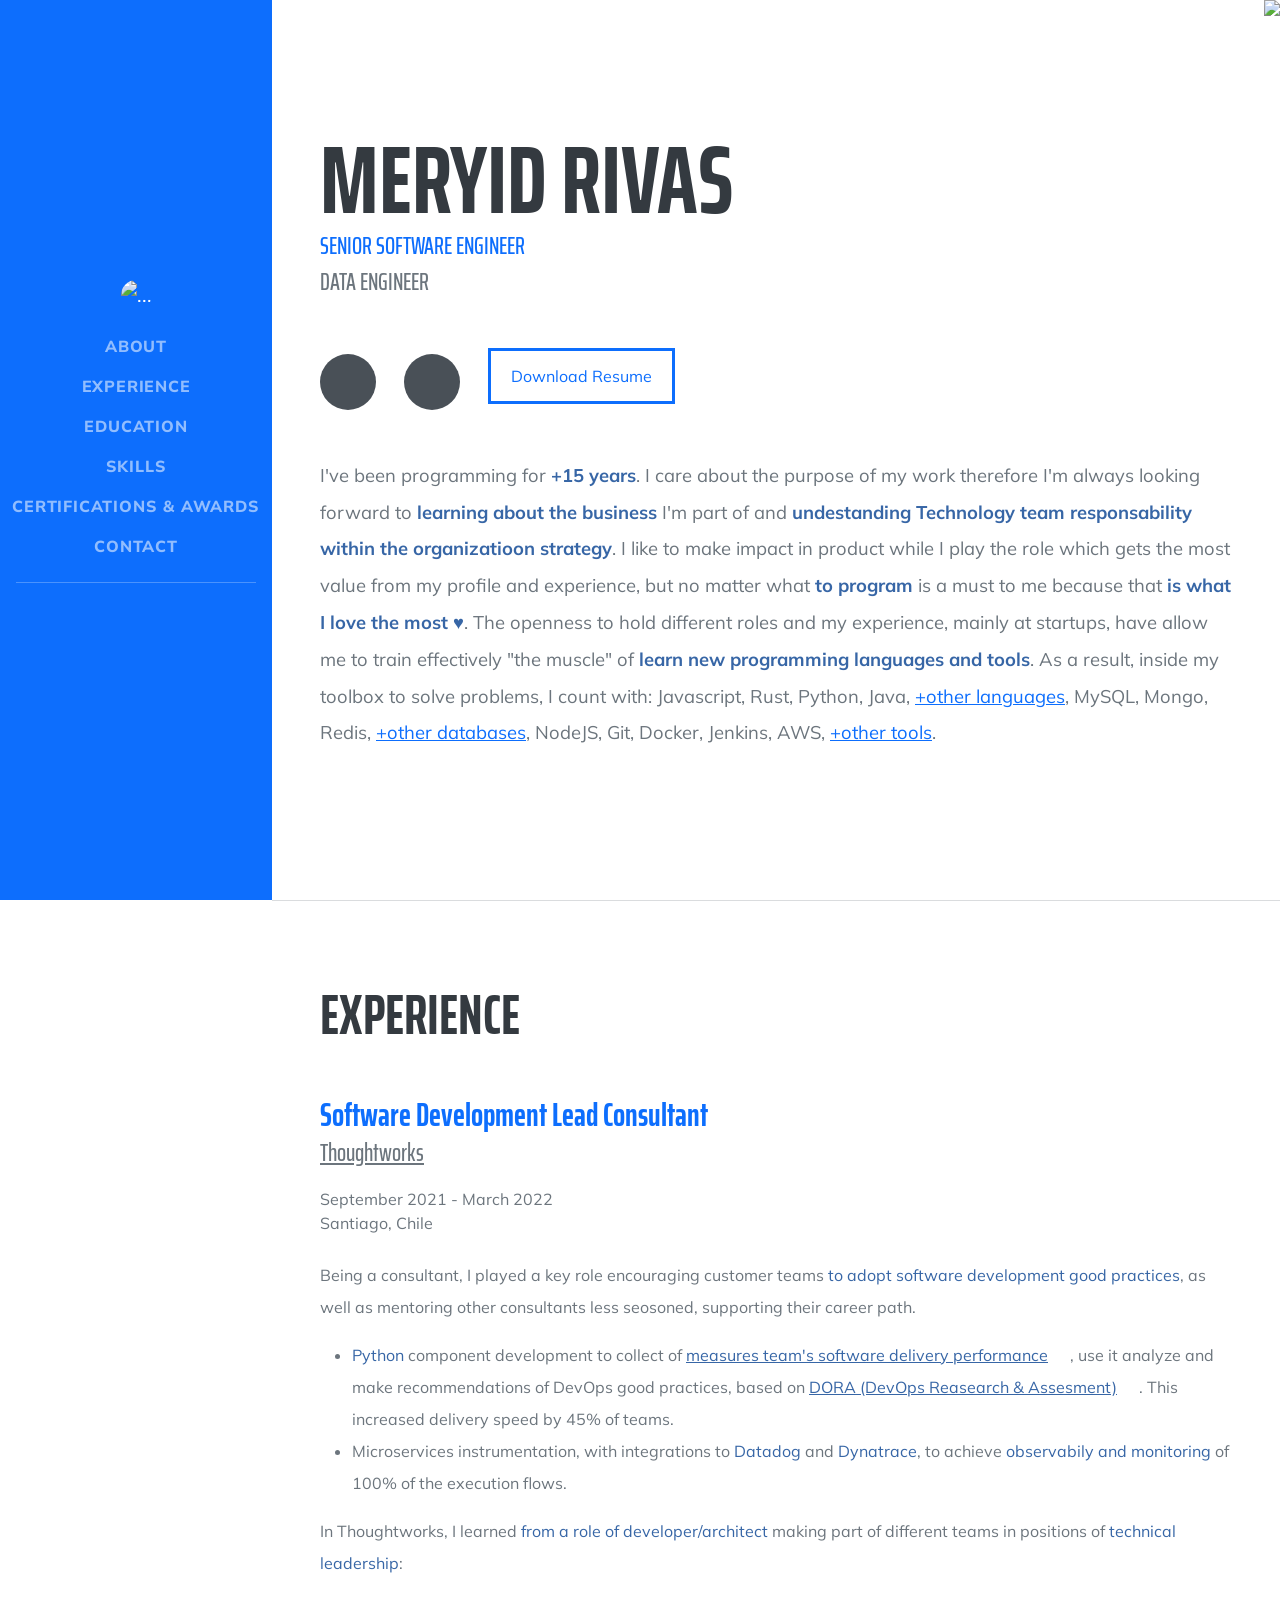
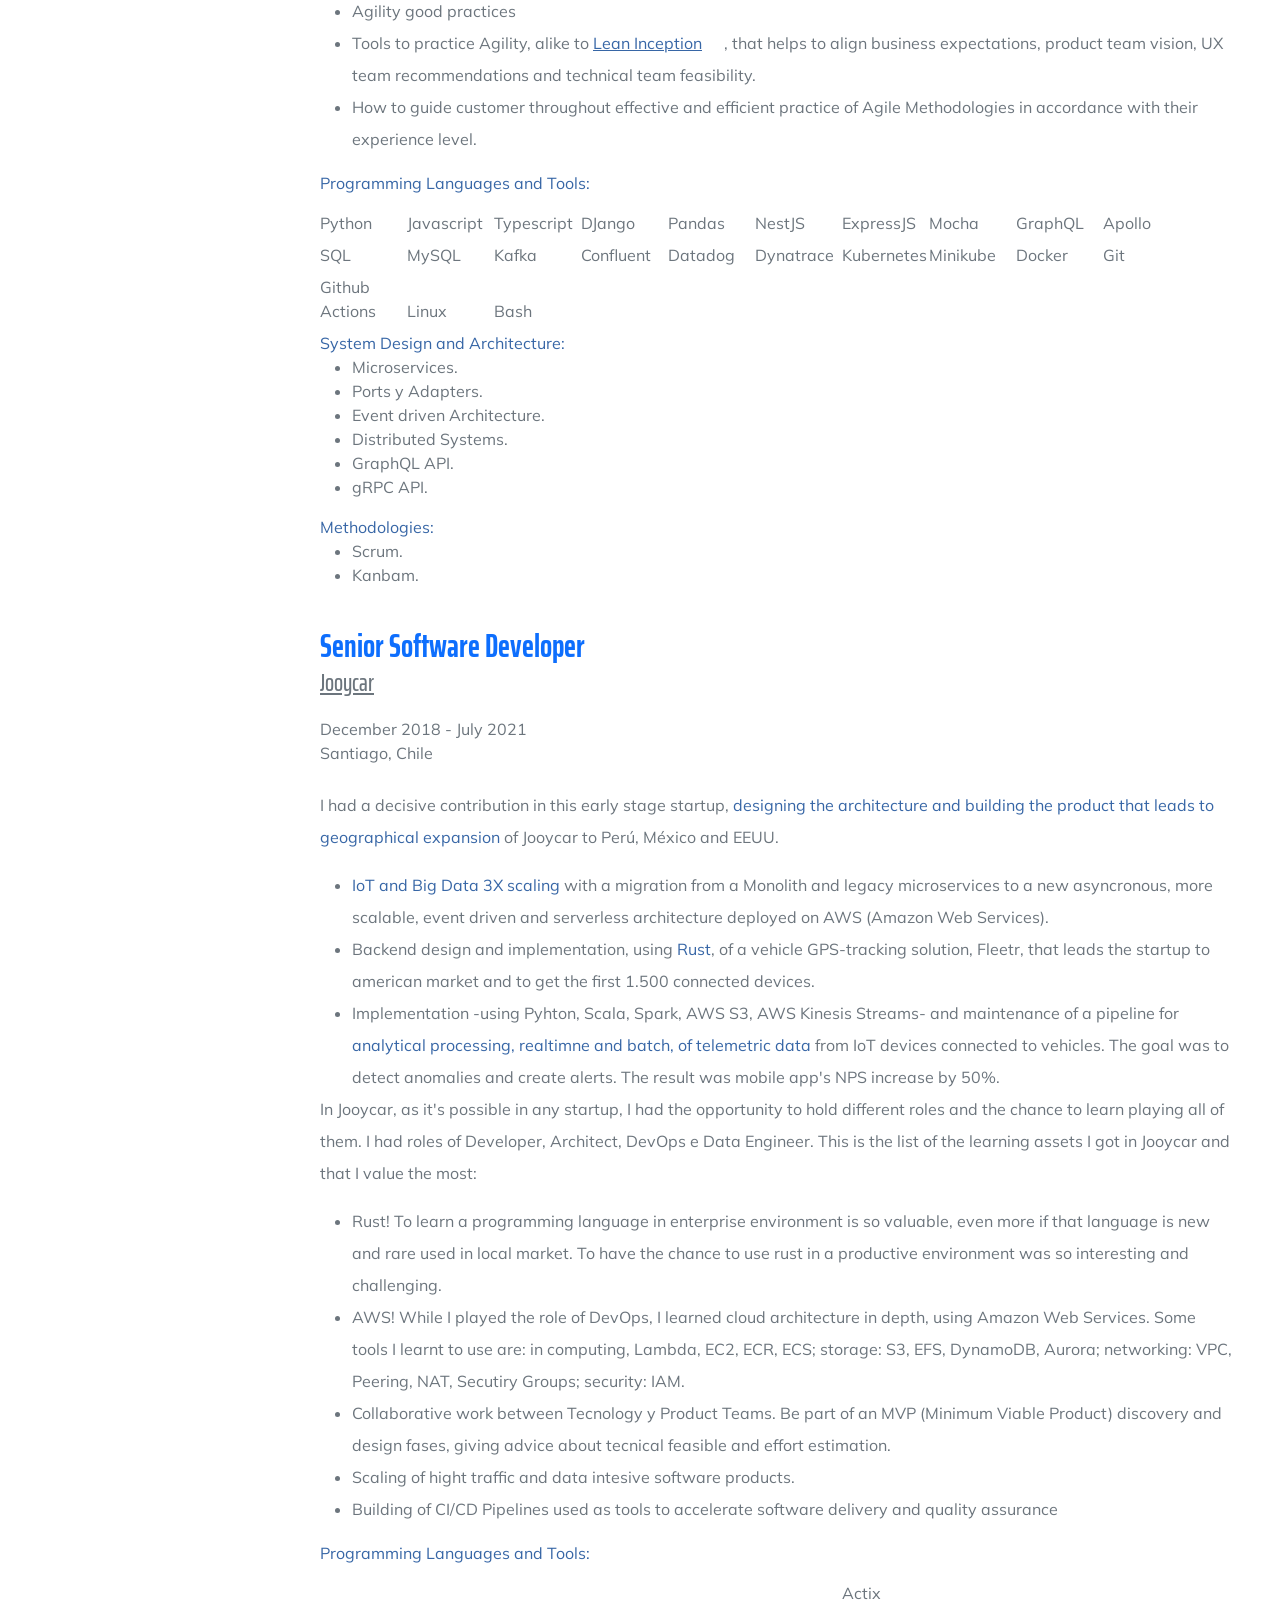
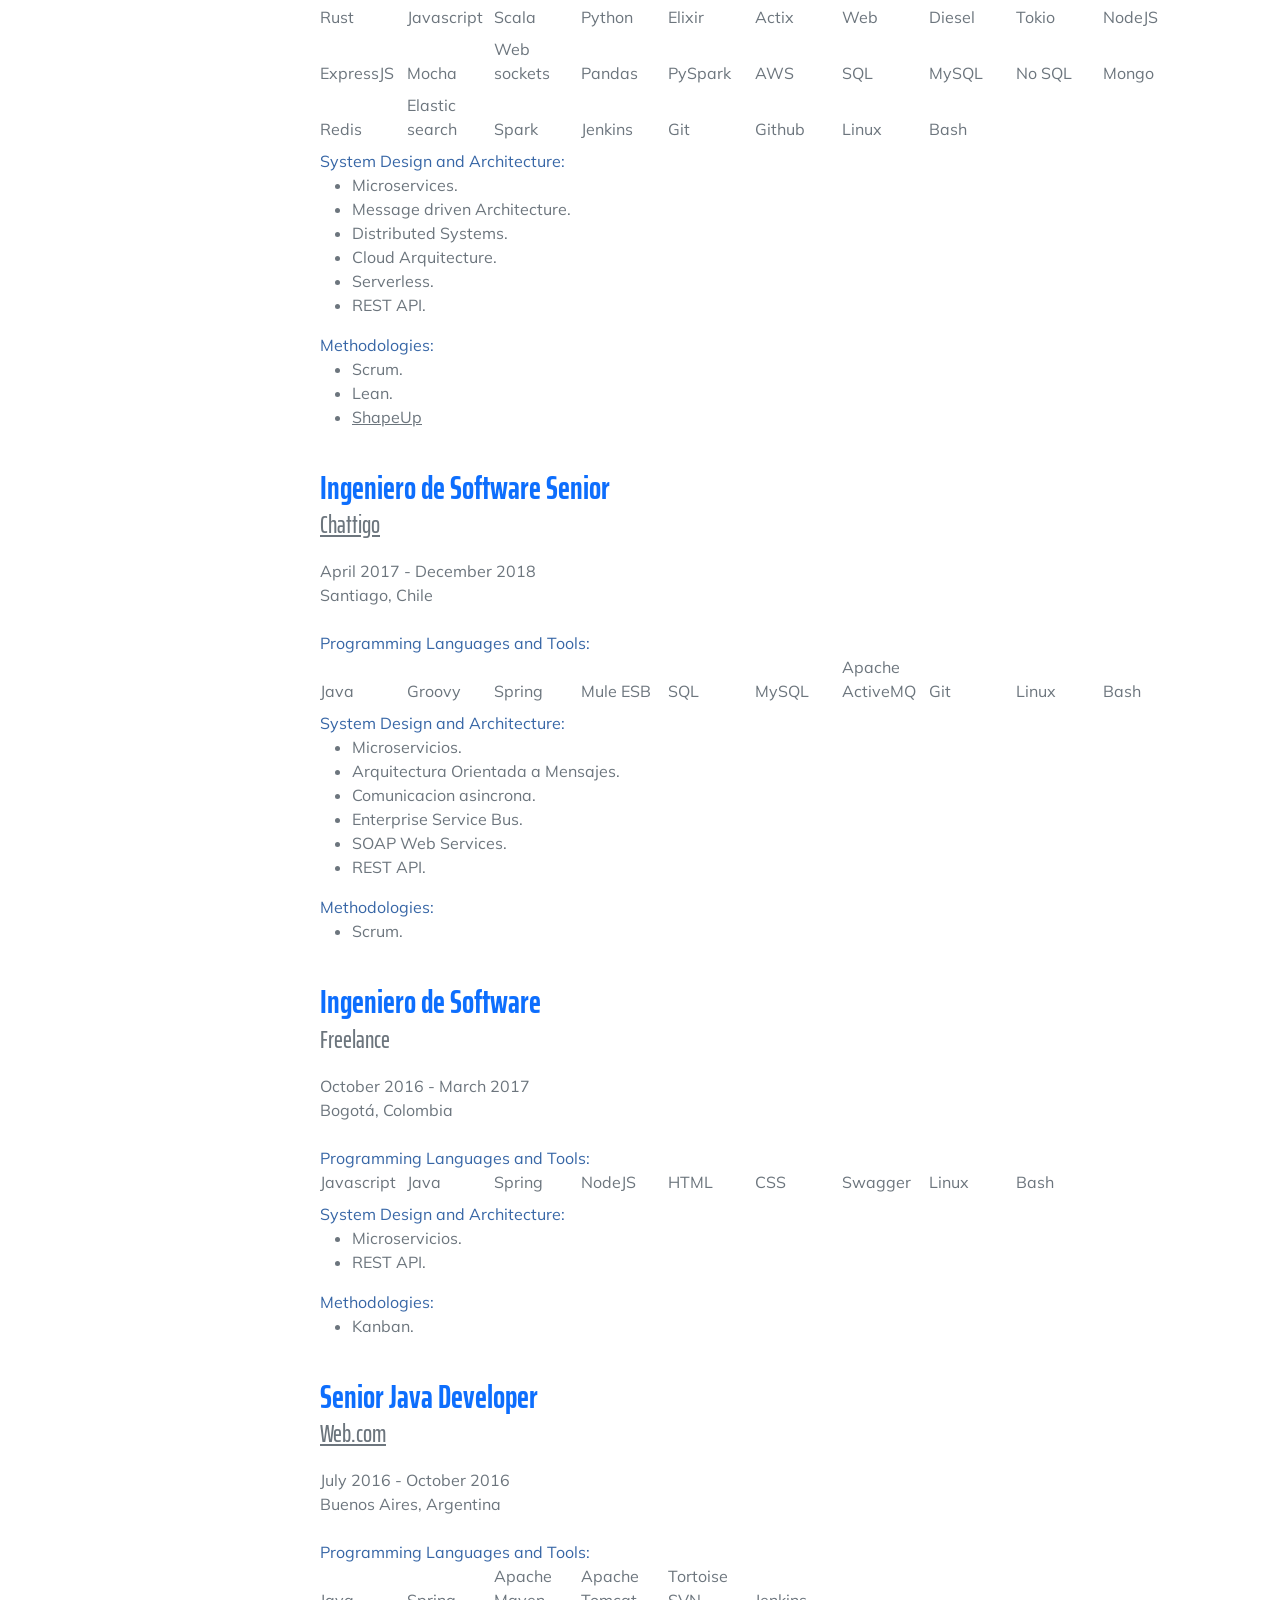
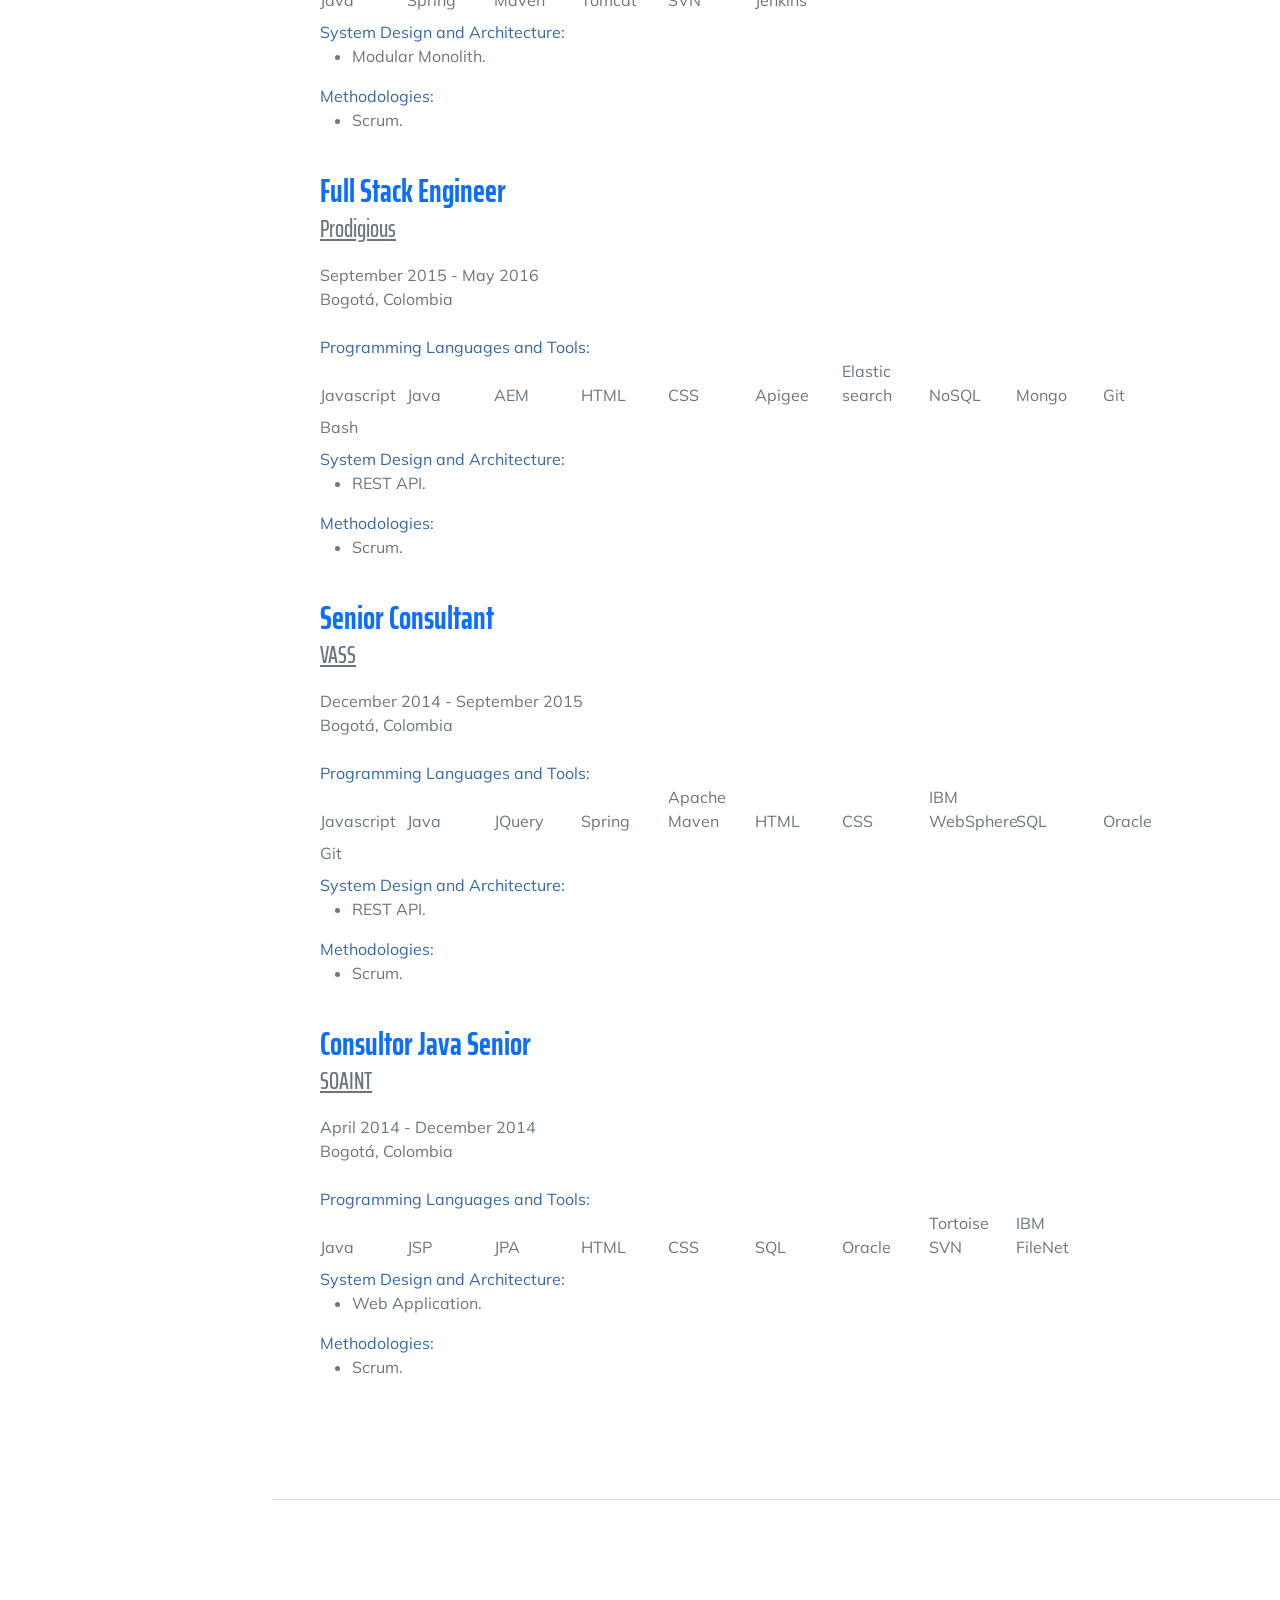
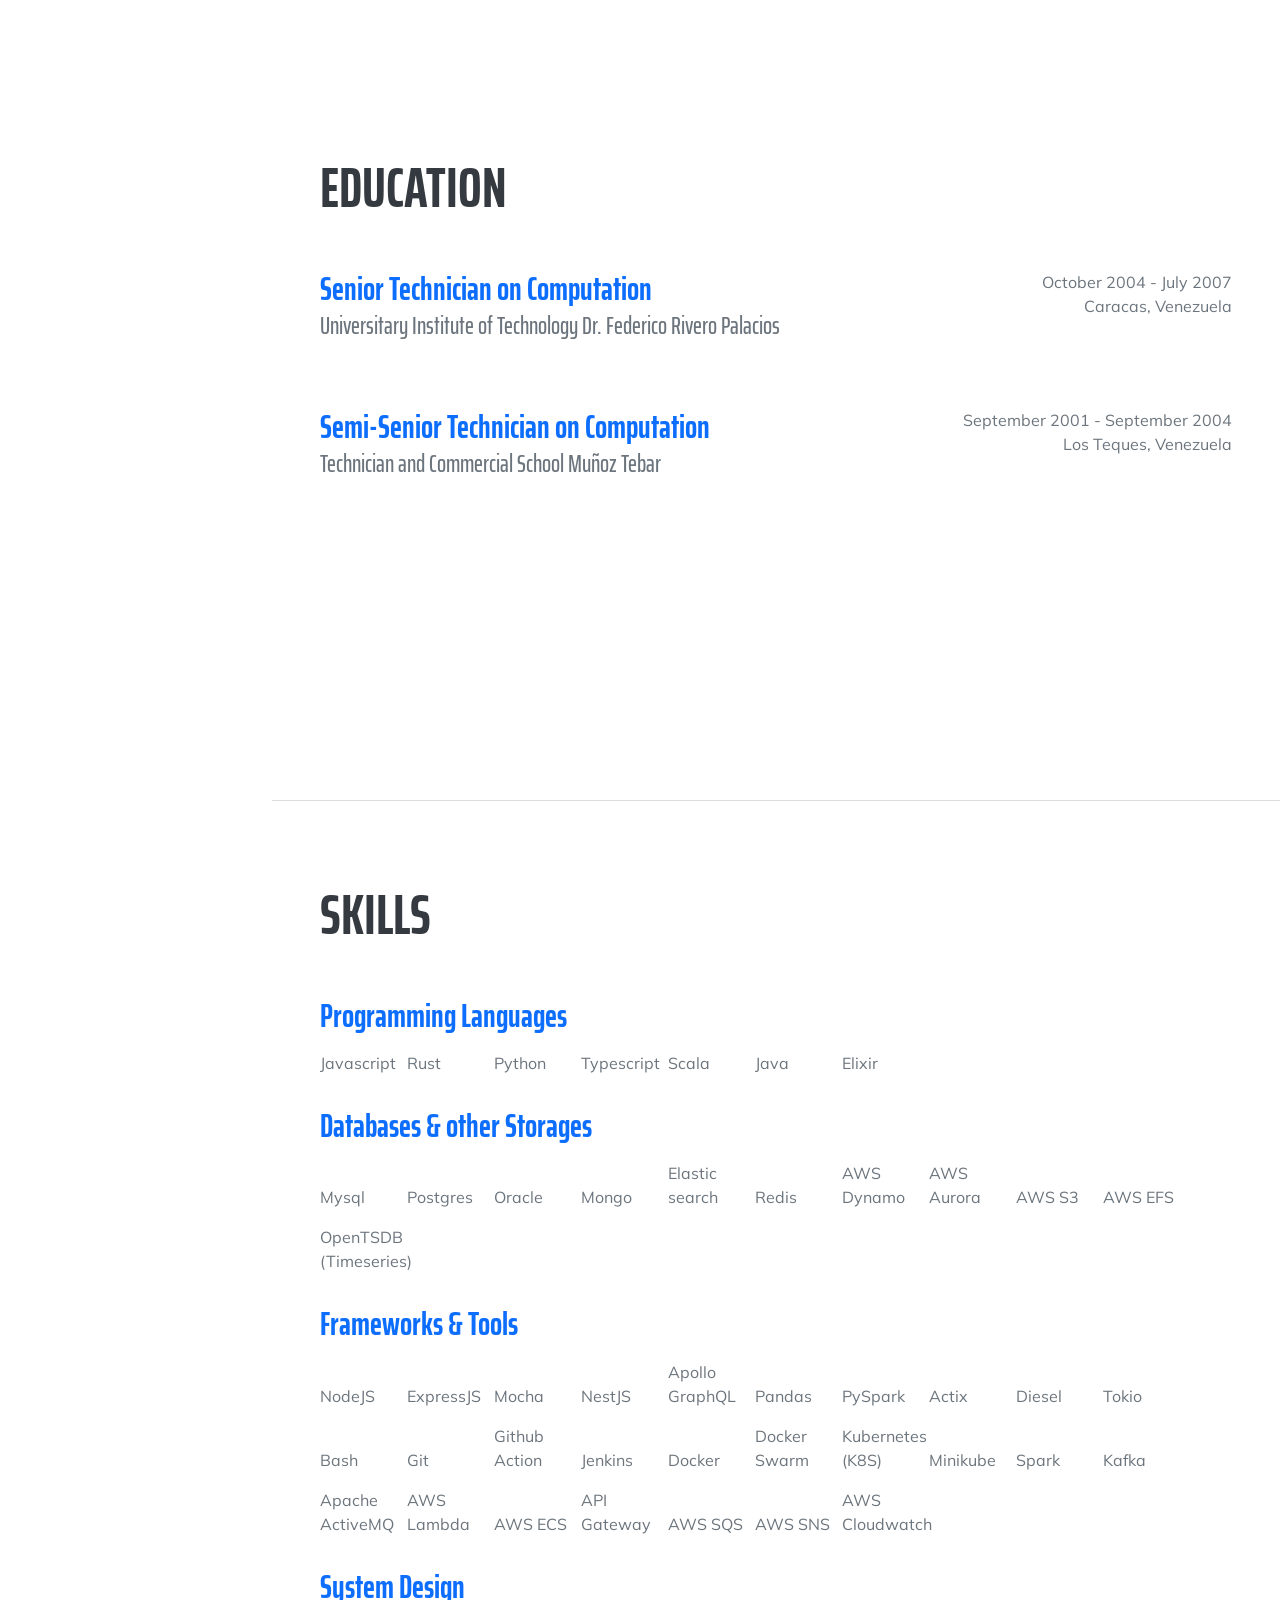
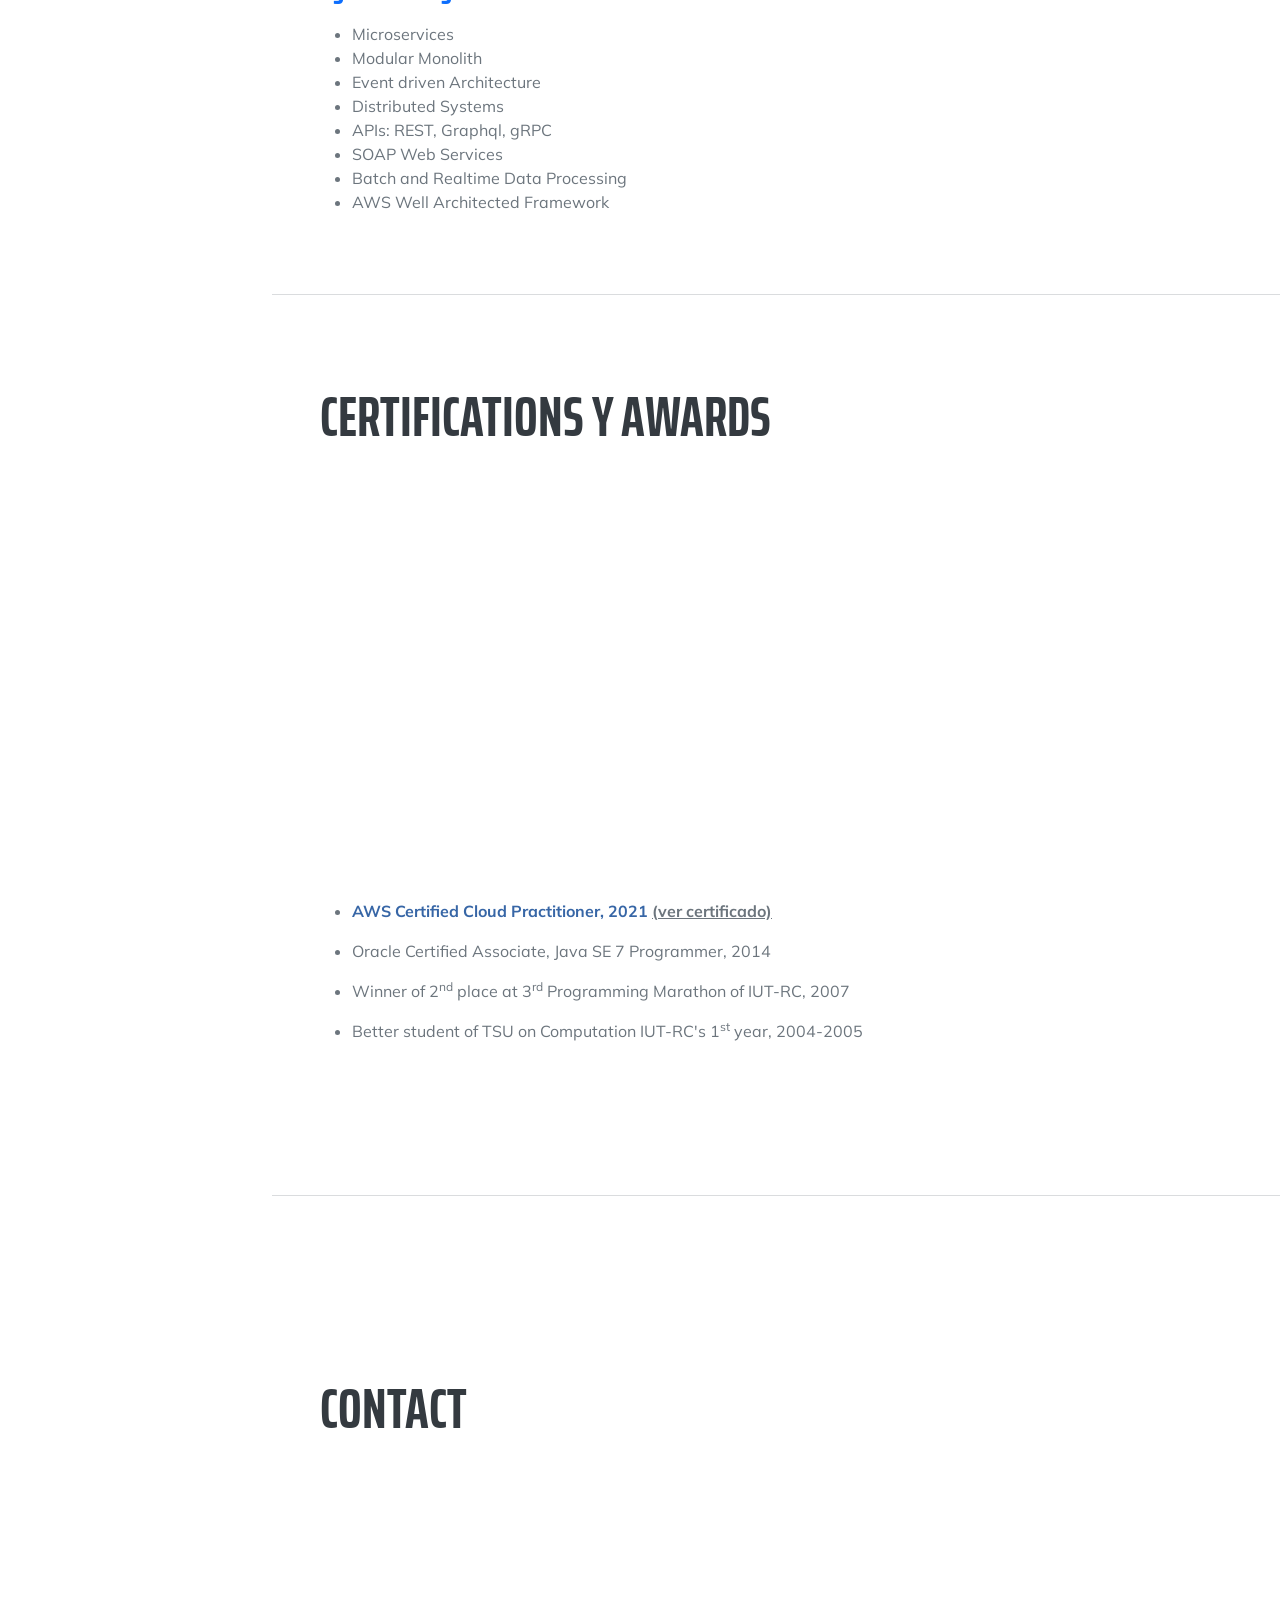
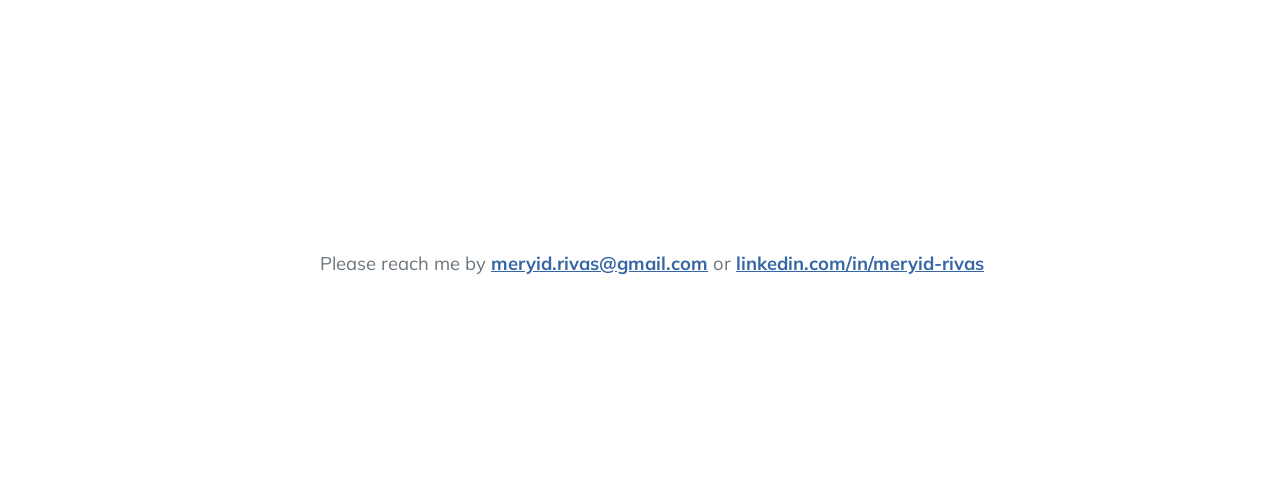
==== index-en.html @ 6063fef0 "About section improvement" ====
<!DOCTYPE html>
<html lang="en">
    <head>
        <meta charset="utf-8" />
        <meta name="viewport" content="width=device-width, initial-scale=1, shrink-to-fit=no" />
        <meta name="description" content="" />
        <meta name="author" content="" />
        <title>Meryid Rivas</title>
        <link rel="icon" type="image/x-icon" href="assets/img/favicon.ico" />
        <!-- Font Awesome icons (free version)-->
        <script src="https://kit.fontawesome.com/1b7f5326ca.js" crossorigin="anonymous"></script>
        <!-- Google fonts-->
        <link href="https://fonts.googleapis.com/css?family=Saira+Extra+Condensed:500,700" rel="stylesheet" type="text/css" />
        <link href="https://fonts.googleapis.com/css?family=Muli:400,400i,800,800i" rel="stylesheet" type="text/css" />
        <!-- Core theme CSS (includes Bootstrap)-->
        <link href="css/styles.css" rel="stylesheet" />
        <!-- Icons SVG-->
        <link href="icons/icons.css" rel="stylesheet" />
    </head>
    <body id="page-top">
        <span class="d-none d-lg-block">
            <a href="http://www.reactivemanifesto.org" target="_blank"> <img style="border: 0; position: fixed; right: 0; top:0; z-index: 9000" src="https://d379ifj7s9wntv.cloudfront.net/reactivemanifesto/images/ribbons/we-are-reactive-black-right.png"> </a>
        </span>       
        <!-- Navigation-->
        <nav class="navbar navbar-expand-lg navbar-dark bg-primary fixed-top" id="sideNav">
            <a class="navbar-brand js-scroll-trigger" href="#page-top">
                <span class="d-block d-lg-none">
                    <svg width="30px" height="26.667px" viewBox="0 0 30px 26.667px">
                        <path style="stroke:none;fill-rule:nonzero;fill:rgba(255,255,255,0.55);fill-opacity:1" d="M29.989 13.307C29.989 14.245 29.208 14.978 28.322 14.978L26.656 14.978L26.693 23.318C26.693 23.464 26.682 23.598 26.667 23.739L26.667 24.583C26.667 25.734 25.734 26.667 24.583 26.667L23.75 26.667C23.694 26.667 23.635 26.619 23.579 26.662C23.505 26.619 23.433 26.667 23.359 26.667L20.417 26.667C19.266 26.667 18.333 25.734 18.333 24.583L18.333 20C18.333 19.078 17.589 18.333 16.667 18.333L13.333 18.333C12.411 18.333 11.667 19.078 11.667 20L11.667 24.583C11.667 25.734 10.734 26.667 9.583 26.667L6.671 26.667C6.593 26.667 6.515 26.662 6.437 26.656C6.376 26.662 6.313 26.667 6.25 26.667L5.417 26.667C4.266 26.667 3.333 25.734 3.333 24.583L3.333 18.75C3.333 18.702 3.336 18.65 3.338 18.605L3.338 14.978L1.669 14.978C0.729 14.978 0 14.245 0 13.307C0 12.839 0.156 12.422 0.521 12.057L13.876 0.417C14.24 0.052 14.657 0 15.022 0C15.386 0 15.803 0.104 16.12 0.365L29.416 12.057C29.833 12.422 30.048 12.839 29.989 13.307ZM29.989 13.307"/>
                    </svg>
                </span>
                <span class="d-none d-lg-block"><img class="img-fluid img-profile rounded-circle mx-auto mb-2" src="assets/img/profile.png" alt="..." /></span>
            </a>
            <a href="index.html"><span class="d-block d-lg-none lang-icon lang-icon-es me-2"></span></a>
            <a href="index-en.html"><span class="d-block d-lg-none lang-icon lang-icon-en"></span></a>
            <button class="navbar-toggler" type="button" data-bs-toggle="collapse" data-bs-target="#navbarResponsive" aria-controls="navbarResponsive" aria-expanded="false" aria-label="Toggle navigation"><span class="navbar-toggler-icon"></span></button>
            <div class="collapse navbar-collapse" id="navbarResponsive">
                <ul class="navbar-nav">
                    <li class="nav-item"><a class="nav-link js-scroll-trigger" href="#about">About</a></li>
                    <li class="nav-item"><a class="nav-link js-scroll-trigger" href="#experience">Experience</a></li>
                    <li class="nav-item"><a class="nav-link js-scroll-trigger" href="#education">Education</a></li>
                    <li class="nav-item"><a class="nav-link js-scroll-trigger" href="#skills">Skills</a></li>
                    <li class="nav-item"><a class="nav-link js-scroll-trigger" href="#awards">Certifications & Awards</a></li>
                    <li class="nav-item"><a class="nav-link js-scroll-trigger" href="#contact">Contact</a></li>
                    <hr class="m-3 text-white" />
                    <li class="nav-item d-none d-lg-block">
                        <a href="index.html"><span class="lang-icon lang-icon-es me-2"></span></a>
                        <a href="index-en.html"><span class="lang-icon lang-icon-en"></span></a>
                    </li>
                </ul>
            </div>
        </nav>
        <!-- Page Content-->
        <div class="container-fluid p-0">
            <!-- About-->
            <section class="resume-section" id="about">
                <div class="resume-section-content">
                    <h1 class="mb-0">
                        Meryid Rivas
                    </h1>
                    <div class="subheading text-uppercase mb-5">
                        <span class="text-primary">Senior Software Engineer</span>
                        <br>Data Engineer
                    </div>
                    <div class="social-icons mb-5">
                        <a class="social-icon me-2 me-lg-4" href="mailto:meryid.rivas@gmail.com"><i class="icon-contact-envelope"></i></a>
                        <a class="social-icon me-2 me-lg-4" href="http://www.linkedin.com/in/meryid-rivas" target="_blank"><i class="icon-contact-linkedin"></i></a> 
                        <a class="text-primary" href="https://drive.google.com/file/d/1mPWLxpbS7vPL-jN-0Y6aQO7LcrLT9-1-/view?usp=sharing" target="blank">
                            <div class="profile__cta">Download Resume</div>
                        </a>   
                    </div>  
                    <p class="lead lh-lg">I've been programming for <span class="fw-bold text-info">+15 years</span>. I care about the purpose of my work therefore I'm always looking forward to <span class="fw-bold text-info">learning about the business</span> I'm part of and <span class="fw-bold text-info">undestanding Technology team responsability within the organizatioon strategy</span>. I like to make impact in product while I play the role which gets the most value from my profile and experience, but no matter what <span class="fw-bold text-info">to program</span> is a must to me because that <span class="fw-bold text-info">is what I love the most &hearts;</span>. The openness to hold different roles and my experience, mainly at startups, have allow me to train effectively "the muscle" of <span class="fw-bold text-info">learn new programming languages and tools</span>. As a result, inside my toolbox to solve problems, I count with: Javascript, Rust, Python, Java, <a class="text-primary" href="#skills-languages">+other languages</a>, MySQL, Mongo, Redis, <a class="text-primary" href="#skills-storage">+other databases</a>, NodeJS, Git, Docker, Jenkins, AWS, <a class="text-primary" href="#skills-tools">+other tools</a>.</p>
                </div>
            </section>
            <hr class="m-0" />
            <!-- Experience-->
            <section class="resume-section" id="experience">
                <div class="resume-section-content">
                    <h2 class="mb-5">Experience</h2>
                    <div class="d-flex flex-column flex-md-row justify-content-between mb-4">
                        <div class="flex-grow-1">
                            <h3 class="text-primary mb-0">Software Development Lead Consultant</h3>
                            <a href="https://www.thoughtworks.com/" target="_blank">
                                <div class="subheading mb-3">Thoughtworks<span class="external-link-icon ms-2"></span></div>
                            </a>
                            September 2021 - March 2022
                            <br>
                            Santiago, Chile
                        </div>
                    </div>
                    <div class="d-flex flex-column flex-md-row justify-content-between mb-4">
                        <div class="flex-grow-1">
                            <p class="lh-lg">Being a consultant, I played a key role encouraging customer teams <span class="text-info">to adopt software development good practices</span>, as well as mentoring other consultants less seosoned, supporting their career path.</p>
                            <ul class="lh-lg mb-3">
                                <li><span class="text-info">Python</span> component development to collect of <a class="text-info" href="https://www.devops-research.com/quickcheck.html" target="_blank">measures team's software delivery performance<span class="external-link-icon ms-2"></span></a>, use it analyze and make recommendations of DevOps good practices, based on <a class="text-info" href="https://cloud.google.com/devops" target="_blank">DORA (DevOps Reasearch & Assesment)<span class="external-link-icon ms-2"></span></a>. This increased delivery speed by 45% of teams.</li>
                                <li>Microservices instrumentation, with integrations to <span class="text-info">Datadog</span> and <span class="text-info">Dynatrace</span>, to achieve <span class="text-info">observabily and monitoring</span> of 100% of the execution flows.</li>
                            </ul>
                            <p class="lh-lg">In Thoughtworks, I learned <span class="text-info">from a role of developer/architect</span> making part of different teams in positions of <span class="text-info">technical leadership</span>:</p>
                            <ul class="lh-lg mb-3">
                                <li>Agility good practices</li>
                                <li>Tools to practice Agility, alike to <a class="text-info" href="http://www.caroli.org/lean-inception-book/" target="_blank">Lean Inception<span class="external-link-icon ms-2"></span></a>, that helps to align business expectations, product team vision, UX team recommendations and technical team feasibility.</li>
                                <li>How to guide customer throughout effective and efficient practice of Agile Methodologies in accordance with their experience level.</li>
                            </ul>
                            <span class="text-info">Programming Languages and Tools:</span>
                            <div class="list-inline mt-3">
                                <div class="icon-container list-inline-item">
                                    <div class='mb-2'>Python</div>
                                    <span class="inner dev-icons">
                                        <i class="icon-tech-python"></i>
                                    </span>
                                </div>
                                <div class="icon-container list-inline-item">
                                    <div class='mb-2'>Javascript</div>
                                    <span class="inner dev-icons">
                                        <i class="icon-tech-javascript"></i>
                                    </span>
                                </div>
                                <div class="icon-container list-inline-item">
                                    <div class='mb-2'>Typescript</div>
                                    <span class="inner dev-icons">
                                        <i class="icon-tech-typescript"></i>
                                    </span>
                                </div>
                                <div class="icon-container list-inline-item">
                                    <div class='mb-2'>DJango</div>
                                    <span class="inner dev-icons">
                                        <i class="icon-tech-django"></i>
                                    </span>
                                </div>
                                <div class="icon-container list-inline-item">
                                    <div class='mb-2'>Pandas</div>
                                    <span class="inner dev-icons">
                                        <i class="icon-tech-pandas"></i>
                                    </span>
                                </div>
                                <div class="icon-container list-inline-item">
                                    <div class='mb-2'>NestJS</div>
                                    <span class="inner dev-icons">
                                        <i class="icon-tech-nest"></i>
                                    </span>
                                </div>
                                <div class="icon-container list-inline-item">
                                    <div class='mb-2'>ExpressJS</div>
                                    <span class="inner dev-icons">
                                        <i class="icon-tech-expressjs"></i>
                                    </span>
                                </div>
                                <div class="icon-container list-inline-item">
                                    <div class='mb-2'>Mocha</div>
                                    <span class="inner dev-icons">
                                        <i class="icon-tech-mocha"></i>
                                    </span>
                                </div>
                                <div class="icon-container list-inline-item">
                                    <div class='mb-2'>GraphQL</div>
                                    <span class="inner dev-icons">
                                        <i class="icon-tech-graphql"></i>
                                    </span>
                                </div>
                                <div class="icon-container list-inline-item">
                                    <div class='mb-2'>Apollo</div>
                                    <span class="inner dev-icons">
                                        <i class="icon-tech-apollo"></i>
                                    </span>
                                </div>
                                <div class="icon-container list-inline-item">
                                    <div class='mb-2'>SQL</div>
                                    <span class="inner dev-icons">
                                        <i class="icon-tech-sql"></i>
                                    </span>
                                </div>
                                <div class="icon-container list-inline-item">
                                    <div class='mb-2'>MySQL</div>
                                    <span class="inner dev-icons">
                                        <i class="icon-tech-mysql"></i>
                                    </span>
                                </div>
                                <div class="icon-container list-inline-item">
                                    <div class='mb-2'>Kafka</div>
                                    <span class="inner dev-icons">
                                        <i class="icon-tech-kafka"></i>
                                    </span>
                                </div>
                                <div class="icon-container list-inline-item">
                                    <div class='mb-2'>Confluent</div>
                                    <span class="inner dev-icons">
                                        <i class="icon-tech-confluent"></i>
                                    </span>
                                </div>
                                <div class="icon-container list-inline-item">
                                    <div class='mb-2'>Datadog</div>
                                    <span class="inner dev-icons">
                                        <i class="icon-tech-datadog"></i>
                                    </span>
                                </div>
                                <div class="icon-container list-inline-item">
                                    <div class='mb-2'>Dynatrace</div>
                                    <span class="inner dev-icons">
                                        <i class="icon-tech-dynatrace"></i>
                                    </span>
                                </div>
                                <div class="icon-container list-inline-item">
                                    <div class='mb-2'>Kubernetes</div>
                                    <span class="inner dev-icons">
                                        <i class="icon-tech-kubernetes"></i>
                                    </span>
                                </div>
                                <div class="icon-container list-inline-item">
                                    <div class='mb-2'>Minikube</div>
                                    <span class="inner dev-icons">
                                        <i class="icon-tech-minikube"></i>
                                    </span>
                                </div>
                                <div class="icon-container list-inline-item">
                                    <div class='mb-2'>Docker</div>
                                    <span class="inner dev-icons">
                                        <i class="icon-tech-docker"></i>
                                    </span>
                                </div>
                                <div class="icon-container list-inline-item">
                                    <div class='mb-2'>Git</div>
                                    <span class="inner dev-icons">
                                        <i class="icon-tech-git"></i>
                                    </span>
                                </div>
                                <div class="icon-container list-inline-item">
                                    <div class='mb-2'>Github Actions</div>
                                    <span class="inner dev-icons">
                                        <i class="icon-tech-github"></i>
                                    </span>
                                </div>
                                <div class="icon-container list-inline-item">
                                    <div class='mb-2'>Linux</div>
                                    <span class="inner dev-icons">
                                        <i class="icon-tech-unix"></i>
                                    </span>
                                </div>
                                <div class="icon-container list-inline-item">
                                    <div class='mb-2'>Bash</div>
                                    <span class="inner dev-icons">
                                        <i class="icon-tech-bash"></i>
                                    </span>
                                </div>
                            </div>
                            <span class="text-info">System Design and Architecture:</span>
                            <ul>
                                <li>Microservices.</li>
                                <li>Ports y Adapters.</li>
                                <li>Event driven Architecture.</li>
                                <li>Distributed Systems.</li>
                                <li>GraphQL API.</li>
                                <li>gRPC API.</li>
                            </ul>
                            <span class="text-info">Methodologies:</span>
                            <ul>
                                <li>Scrum.</li>
                                <li>Kanbam.</li>
                            </ul>
                        </div>
                    </div>
                    <div class="d-flex flex-column flex-md-row justify-content-between mb-4">
                        <div class="flex-grow-1">
                            <h3 class="text-primary mb-0">Senior Software Developer</h3>
                            <a href="https://www.jooycar.com/conocenos/" target="_blank">
                                <div class="subheading mb-3">Jooycar<span class="external-link-icon ms-2"></span></div>
                            </a>
                            December 2018 - July 2021
                            <br>
                            Santiago, Chile
                        </div>
                    </div>  
                    <div class="d-flex flex-column flex-md-row justify-content-between mb-4">
                        <div class="flex-grow-1">
                            <p class="lh-lg">I had a decisive contribution in this early stage startup, <span class="text-info">designing the architecture and building the product that leads to geographical expansion </span>of Jooycar to Perú, México and EEUU.</p>
                            <ul class="lh-lg mb-0">
                                <li><span class="text-info">IoT and Big Data 3X scaling</span> with a migration from a Monolith and legacy microservices to a new asyncronous, more scalable, event driven and serverless architecture deployed on AWS (Amazon Web Services).</li>
                                <li>Backend design and implementation, using <span class="text-info">Rust</span>, of a vehicle GPS-tracking solution, Fleetr, that leads the startup to american market and to get the first 1.500 connected devices.</li>
                                <li>Implementation -using Pyhton, Scala, Spark, AWS S3, AWS Kinesis Streams- and maintenance of a pipeline for <span class="text-info">analytical processing, realtimne and batch, of telemetric data</span> from IoT devices connected to vehicles. The goal was to detect anomalies and create alerts. The result was mobile app's NPS increase by 50%.</li>
                            </ul>
                            <p class="lh-lg">In Jooycar, as it's possible in any startup, I had the opportunity to hold different roles and the chance to learn playing all of them. I had roles of Developer, Architect, DevOps e Data Engineer. This is the list of the learning assets I got in Jooycar and that I value the most:</p>
                            <ul class="lh-lg mb-3">
                                <li>Rust! To learn a programming language in enterprise environment is so valuable, even more if that language is new and rare used in local market. To have the chance to use rust in a productive environment was so interesting and challenging.</li>
                                <li>AWS! While I played the role of DevOps, I learned cloud architecture in depth, using Amazon Web Services. Some tools I learnt to use are: in computing, Lambda, EC2, ECR, ECS; storage: S3, EFS, DynamoDB, Aurora; networking: VPC, Peering, NAT, Secutiry Groups; security: IAM.</li>
                                <li>Collaborative work between Tecnology y Product Teams. Be part of an MVP (Minimum Viable Product) discovery and design fases, giving advice about tecnical feasible and effort estimation.</li>
                                <li>Scaling of hight traffic and data intesive software products.</li>
                                <li>Building of CI/CD Pipelines used as tools to accelerate software delivery and quality assurance</li>
                            </ul>
                            <span class="text-info">Programming Languages and Tools:</span>
                            <div class="list-inline mt-3">
                                <div class="icon-container list-inline-item">
                                    <div class='mb-2'>Rust</div>
                                    <span class="inner dev-icons">
                                        <i class="icon-tech-rust"></i>
                                    </span>
                                </div>
                                <div class="icon-container list-inline-item">
                                    <div class='mb-2'>Javascript</div>
                                    <span class="inner dev-icons">
                                        <i class="icon-tech-javascript"></i>
                                    </span>
                                </div>
                                <div class="icon-container list-inline-item">
                                    <div class='mb-2'>Scala</div>
                                    <span class="inner dev-icons">
                                        <i class="icon-tech-scala"></i>
                                    </span>
                                </div>
                                <div class="icon-container list-inline-item">
                                    <div class='mb-2'>Python</div>
                                    <span class="inner dev-icons">
                                        <i class="icon-tech-python"></i>
                                    </span>
                                </div>
                                <div class="icon-container list-inline-item">
                                    <div class='mb-2'>Elixir</div>
                                    <span class="inner dev-icons">
                                        <i class="icon-tech-elixir"></i>
                                    </span>
                                </div>
                                <div class="icon-container list-inline-item">
                                    <div class='mb-2'>Actix</div>
                                    <span class="inner dev-icons">
                                        <i class="icon-tech-actix"></i>
                                    </span>
                                </div>
                                <div class="icon-container list-inline-item">
                                    <div class='mb-2'>Actix Web</div>
                                    <span class="inner dev-icons">
                                        <i class="icon-tech-actix"></i>
                                    </span>
                                </div>
                                <div class="icon-container list-inline-item">
                                    <div class='mb-2'>Diesel</div>
                                    <span class="inner dev-icons">
                                        <i class="icon-tech-diesel"></i>
                                    </span>
                                </div>
                                <div class="icon-container list-inline-item">
                                    <div class='mb-2'>Tokio</div>
                                    <span class="inner dev-icons">
                                        <i class="icon-tech-tokio"></i>
                                    </span>
                                </div>
                                <div class="icon-container list-inline-item">
                                    <div class='mb-2'>NodeJS</div>
                                    <span class="inner dev-icons">
                                        <i class="icon-tech-nodejs"></i>
                                    </span>
                                </div>
                                <div class="icon-container list-inline-item">
                                    <div class='mb-2'>ExpressJS</div>
                                    <span class="inner dev-icons">
                                        <i class="icon-tech-expressjs"></i>
                                    </span>
                                </div>
                                <div class="icon-container list-inline-item">
                                    <div class='mb-2'>Mocha</div>
                                    <span class="inner dev-icons">
                                        <i class="icon-tech-mocha"></i>
                                    </span>
                                </div>
                                <div class="icon-container list-inline-item">
                                    <div class='mb-2'>Web   sockets</div>
                                    <span class="inner dev-icons">
                                        <i class="icon-tech-websockets"></i>
                                    </span>
                                </div>
                                <div class="icon-container list-inline-item">
                                    <div class='mb-2'>Pandas</div>
                                    <span class="inner dev-icons">
                                        <i class="icon-tech-pandas"></i>
                                    </span>
                                </div>
                                <div class="icon-container list-inline-item">
                                    <div class='mb-2'>PySpark</div>
                                    <span class="inner dev-icons">
                                        <i class="icon-tech-spark"></i>
                                    </span>
                                </div>
                                <div class="icon-container list-inline-item">
                                    <div class='mb-2'>AWS</div>
                                    <span class="inner dev-icons">
                                        <i class="icon-tech-aws"></i>
                                    </span>
                                </div>
                                <div class="icon-container list-inline-item">
                                    <div class='mb-2'>SQL</div>
                                    <span class="inner dev-icons">
                                        <i class="icon-tech-sql"></i>
                                    </span>
                                </div>
                                <div class="icon-container list-inline-item">
                                    <div class='mb-2'>MySQL</div>
                                    <span class="inner dev-icons">
                                        <i class="icon-tech-mysql"></i>
                                    </span>
                                </div>
                                <div class="icon-container list-inline-item">
                                    <div class='mb-2'>No SQL</div>
                                    <span class="inner dev-icons">
                                        <i class="icon-tech-nosql"></i>
                                    </span>
                                </div>
                                <div class="icon-container list-inline-item">
                                    <div class='mb-2'>Mongo</div>
                                    <span class="inner dev-icons">
                                        <i class="icon-tech-mongo"></i>
                                    </span>
                                </div>
                                <div class="icon-container list-inline-item">
                                    <div class='mb-2'>Redis</div>
                                    <span class="inner dev-icons">
                                        <i class="icon-tech-redis"></i>
                                    </span>
                                </div>
                                <div class="icon-container list-inline-item">
                                    <div class='mb-2'>Elastic search</div>
                                    <span class="inner dev-icons">
                                        <i class="icon-tech-elasticsearch"></i>
                                    </span>
                                </div>
                                <div class="icon-container list-inline-item">
                                    <div class='mb-2'>Spark</div>
                                    <span class="inner dev-icons">
                                        <i class="icon-tech-spark"></i>
                                    </span>
                                </div>
                                <div class="icon-container list-inline-item">
                                    <div class='mb-2'>Jenkins</div>
                                    <span class="inner dev-icons">
                                        <i class="icon-tech-jenkins"></i>
                                    </span>
                                </div>
                                <div class="icon-container list-inline-item">
                                    <div class='mb-2'>Git</div>
                                    <span class="inner dev-icons">
                                        <i class="icon-tech-git"></i>
                                    </span>
                                </div>
                                <div class="icon-container list-inline-item">
                                    <div class='mb-2'>Github</div>
                                    <span class="inner dev-icons">
                                        <i class="icon-tech-github"></i>
                                    </span>
                                </div>
                                <div class="icon-container list-inline-item">
                                    <div class='mb-2'>Linux</div>
                                    <span class="inner dev-icons">
                                        <i class="icon-tech-unix"></i>
                                    </span>
                                </div>
                                <div class="icon-container list-inline-item">
                                    <div class='mb-2'>Bash</div>
                                    <span class="inner dev-icons">
                                        <i class="icon-tech-bash"></i>
                                    </span>
                                </div>
                            </div>
                            <span class="text-info">System Design and Architecture:</span>
                            <ul>
                                <li>Microservices.</li>
                                <li>Message driven Architecture.</li>
                                <li>Distributed Systems.</li>
                                <li>Cloud Arquitecture.</li>
                                <li>Serverless.</li>
                                <li>REST API.</li>
                            </ul>
                            <span class="text-info">Methodologies:</span>
                            <ul>
                                <li>Scrum.</li>
                                <li>Lean.</li>
                                <li><a href="https://basecamp.com/shapeup" target="_blank">
                                    ShapeUp<span class="external-link-icon ms-2"></span>
                                </a></li>
                            </ul>
                        </div>
                    </div>
                    <div class="d-flex flex-column flex-md-row justify-content-between mb-4">
                        <div class="flex-grow-1">
                            <h3 class="text-primary mb-0">Ingeniero de Software Senior</h3>
                            <a href="https://www.chattigo.com/" target="_blank">
                                <div class="subheading mb-3">Chattigo<span class="external-link-icon ms-2"></span></div>
                            </a>
                            April 2017 - December 2018
                            <br>
                            Santiago, Chile
                        </div>
                    </div>
                    <div class="d-flex flex-column flex-md-row justify-content-between mb-4">
                        <div class="flex-grow-1">
                            <span class="text-info">Programming Languages and Tools:</span>
                            <div class="list-inline">
                                <div class="icon-container list-inline-item">
                                    <div class='mb-2'>Java</div>
                                    <span class="inner dev-icons">
                                        <i class="icon-tech-java"></i>
                                    </span>
                                </div>
                                <div class="icon-container list-inline-item">
                                    <div class='mb-2'>Groovy</div>
                                    <span class="inner dev-icons">
                                        <i class="icon-tech-groovy"></i>
                                    </span>
                                </div>
                                <div class="icon-container list-inline-item">
                                    <div class='mb-2'>Spring</div>
                                    <span class="inner dev-icons">
                                        <i class="icon-tech-spring"></i>
                                    </span>
                                </div>
                                <div class="icon-container list-inline-item">
                                    <div class='mb-2'>Mule ESB</div>
                                    <span class="inner dev-icons">
                                        <i class="icon-tech-mulesoft"></i>
                                    </span>
                                </div>
                                <div class="icon-container list-inline-item">
                                    <div class='mb-2'>SQL</div>
                                    <span class="inner dev-icons">
                                        <i class="icon-tech-sql"></i>
                                    </span>
                                </div>
                                <div class="icon-container list-inline-item">
                                    <div class='mb-2'>MySQL</div>
                                    <span class="inner dev-icons">
                                        <i class="icon-tech-mysql"></i>
                                    </span>
                                </div>
                                <div class="icon-container list-inline-item">
                                    <div class='mb-2'>Apache ActiveMQ</div>
                                    <span class="inner dev-icons">
                                        <i class="icon-tech-activemq"></i>
                                    </span>
                                </div>
                                <div class="icon-container list-inline-item">
                                    <div class='mb-2'>Git</div>
                                    <span class="inner dev-icons">
                                        <i class="icon-tech-git"></i>
                                    </span>
                                </div>
                                <div class="icon-container list-inline-item">
                                    <div class='mb-2'>Linux</div>
                                    <span class="inner dev-icons">
                                        <i class="icon-tech-unix"></i>
                                    </span>
                                </div>
                                <div class="icon-container list-inline-item">
                                    <div class='mb-2'>Bash</div>
                                    <span class="inner dev-icons">
                                        <i class="icon-tech-bash"></i>
                                    </span>
                                </div>
                            </div>
                            <span class="text-info">System Design and Architecture:</span>
                            <ul>
                                <li>Microservicios.</li>
                                <li>Arquitectura Orientada a Mensajes.</li>
                                <li>Comunicacion asincrona.</li>
                                <li>Enterprise Service Bus.</li>
                                <li>SOAP Web Services.</li>
                                <li>REST API.</li>
                            </ul>
                            <span class="text-info">Methodologies:</span>
                            <ul>
                                <li>Scrum.</li>
                            </ul>
                        </div>
                    </div>
                    <div class="d-flex flex-column flex-md-row justify-content-between mb-4">
                        <div class="flex-grow-1">
                            <h3 class="text-primary mb-0">Ingeniero de Software</h3>
                            <div class="subheading mb-3">Freelance</div>
                            October 2016 - March 2017
                            <br>
                            Bogotá, Colombia
                        </div>
                    </div>
                    <div class="d-flex flex-column flex-md-row justify-content-between mb-4">
                        <div class="flex-grow-1">
                            <span class="text-info">Programming Languages and Tools:</span>
                            <div class="list-inline">
                                <div class="icon-container list-inline-item">
                                    <div class='mb-2'>Javascript</div>
                                    <span class="inner dev-icons">
                                        <i class="icon-tech-javascript"></i>
                                    </span>
                                </div>
                                <div class="icon-container list-inline-item">
                                    <div class='mb-2'>Java</div>
                                    <span class="inner dev-icons">
                                        <i class="icon-tech-java"></i>
                                    </span>
                                </div>
                                <div class="icon-container list-inline-item">
                                    <div class='mb-2'>Spring</div>
                                    <span class="inner dev-icons">
                                        <i class="icon-tech-spring"></i>
                                    </span>
                                </div>
                                <div class="icon-container list-inline-item">
                                    <div class='mb-2'>NodeJS</div>
                                    <span class="inner dev-icons">
                                        <i class="icon-tech-nodejs"></i>
                                    </span>
                                </div>
                                <div class="icon-container list-inline-item">
                                    <div class='mb-2'>HTML</div>
                                    <span class="inner dev-icons">
                                        <i class="icon-tech-html5"></i>
                                    </span>
                                </div>
                                <div class="icon-container list-inline-item">
                                    <div class='mb-2'>CSS</div>
                                    <span class="inner dev-icons">
                                        <i class="icon-tech-css3"></i>
                                    </span>
                                </div>
                                <div class="icon-container list-inline-item">
                                    <div class='mb-2'>Swagger</div>
                                    <span class="inner dev-icons">
                                        <i class="icon-tech-swagger"></i>
                                    </span>
                                </div>
                                <div class="icon-container list-inline-item">
                                    <div class='mb-2'>Linux</div>
                                    <span class="inner dev-icons">
                                        <i class="icon-tech-unix"></i>
                                    </span>
                                </div>
                                <div class="icon-container list-inline-item">
                                    <div class='mb-2'>Bash</div>
                                    <span class="inner dev-icons">
                                        <i class="icon-tech-bash"></i>
                                    </span>
                                </div>
                            </div>
                            <span class="text-info">System Design and Architecture:</span>
                            <ul>
                                <li>Microservicios.</li>
                                <li>REST API.</li>
                            </ul>
                            <span class="text-info">Methodologies:</span>
                            <ul>
                                <li>Kanban.</li>
                            </ul>
                        </div>
                    </div>
                    <div class="d-flex flex-column flex-md-row justify-content-between mb-4">
                        <div class="flex-grow-1">
                            <h3 class="text-primary mb-0">Senior Java Developer</h3>
                            <a href="https://www.web.com/about-us" target="_blank">
                                <div class="subheading mb-3">Web.com<span class="external-link-icon ms-2"></span></div>
                            </a>
                            July 2016 - October 2016
                            <br>
                            Buenos Aires, Argentina
                        </div>
                    </div>
                    <div class="d-flex flex-column flex-md-row justify-content-between mb-4">
                        <div class="flex-grow-1">
                            <span class="text-info">Programming Languages and Tools:</span>
                            <div class="list-inline">
                                <div class="icon-container list-inline-item">
                                    <div class='mb-2'>Java</div>
                                    <span class="inner dev-icons">
                                        <i class="icon-tech-java"></i>
                                    </span>
                                </div>
                                <div class="icon-container list-inline-item">
                                    <div class='mb-2'>Spring</div>
                                    <span class="inner dev-icons">
                                        <i class="icon-tech-spring"></i>
                                    </span>
                                </div>
                                <div class="icon-container list-inline-item">
                                    <div class='mb-2'>Apache Maven</div>
                                    <span class="inner dev-icons">
                                        <i class="icon-tech-apache"></i>
                                    </span>
                                </div>
                                <div class="icon-container list-inline-item">
                                    <div class='mb-2'>Apache Tomcat</div>
                                    <span class="inner dev-icons">
                                        <i class="icon-tech-tomcat"></i>
                                    </span>
                                </div>
                                <div class="icon-container list-inline-item">
                                    <div class='mb-2'>Tortoise SVN</div>
                                    <span class="inner dev-icons">
                                        <i class="icon-tech-tortoisesvn"></i>
                                    </span>
                                </div>
                                <div class="icon-container list-inline-item">
                                    <div class='mb-2'>Jenkins</div>
                                    <span class="inner dev-icons">
                                        <i class="icon-tech-jenkins"></i>
                                    </span>
                                </div>
                            </div>
                            <span class="text-info">System Design and Architecture:</span>
                            <ul>
                                <li>Modular Monolith.</li>
                            </ul>
                            <span class="text-info">Methodologies:</span>
                            <ul>
                                <li>Scrum.</li>
                            </ul>
                        </div>
                    </div>
                    <div class="d-flex flex-column flex-md-row justify-content-between mb-4">
                        <div class="flex-grow-1">
                            <h3 class="text-primary mb-0">Full Stack Engineer</h3>
                            <a href="https://www.prodigious.com/" target="_blank">
                                <div class="subheading mb-3">Prodigious<span class="external-link-icon ms-2"></span></div>
                            </a>
                            September 2015 - May 2016
                            <br>
                            Bogotá, Colombia
                        </div>
                    </div>
                    <div class="d-flex flex-column flex-md-row justify-content-between mb-4">
                        <div class="flex-grow-1">
                            <span class="text-info">Programming Languages and Tools:</span>
                            <div class="list-inline">
                                <div class="icon-container list-inline-item">
                                    <div class='mb-2'>Javascript</div>
                                    <span class="inner dev-icons">
                                        <i class="icon-tech-javascript"></i>
                                    </span>
                                </div>
                                <div class="icon-container list-inline-item">
                                    <div class='mb-2'>Java</div>
                                    <span class="inner dev-icons">
                                        <i class="icon-tech-java"></i>
                                    </span>
                                </div>
                                <div class="icon-container list-inline-item">
                                    <div class='mb-2'>AEM</div>
                                    <span class="inner dev-icons">
                                        <i class="icon-tech-adobe"></i>
                                    </span>
                                </div>
                                <div class="icon-container list-inline-item">
                                    <div class='mb-2'>HTML</div>
                                    <span class="inner dev-icons">
                                        <i class="icon-tech-html5"></i>
                                    </span>
                                </div>
                                <div class="icon-container list-inline-item">
                                    <div class='mb-2'>CSS</div>
                                    <span class="inner dev-icons">
                                        <i class="icon-tech-css3"></i>
                                    </span>
                                </div>
                                <div class="icon-container list-inline-item">
                                    <div class='mb-2'>Apigee</div>
                                    <span class="inner dev-icons">
                                        <i class="icon-tech-apigee1"></i>
                                    </span>
                                </div>
                                <div class="icon-container list-inline-item">
                                    <div class='mb-2'>Elastic search</div>
                                    <span class="inner dev-icons">
                                        <i class="icon-tech-elasticsearch"></i>
                                    </span>
                                </div>
                                <div class="icon-container list-inline-item">
                                    <div class='mb-2'>NoSQL</div>
                                    <span class="inner dev-icons">
                                        <i class="icon-tech-nosql"></i>
                                    </span>
                                </div>
                                <div class="icon-container list-inline-item">
                                    <div class='mb-2'>Mongo</div>
                                    <span class="inner dev-icons">
                                        <i class="icon-tech-mongo"></i>
                                    </span>
                                </div>
                                <div class="icon-container list-inline-item">
                                    <div class='mb-2'>Git</div>
                                    <span class="inner dev-icons">
                                        <i class="icon-tech-git"></i>
                                    </span>
                                </div>
                                <div class="icon-container list-inline-item">
                                    <div class='mb-2'>Bash</div>
                                    <span class="inner dev-icons">
                                        <i class="icon-tech-bash"></i>
                                    </span>
                                </div>
                            </div>
                            <span class="text-info">System Design and Architecture:</span>
                            <ul>
                                <li>REST API.</li>
                            </ul>
                            <span class="text-info">Methodologies:</span>
                            <ul>
                                <li>Scrum.</li>
                            </ul>
                        </div>
                    </div>
                    <div class="d-flex flex-column flex-md-row justify-content-between mb-4">
                        <div class="flex-grow-1">
                            <h3 class="text-primary mb-0">Senior Consultant</h3>
                            <a href="https://vasscompany.com/south-latam/" target="_blank">
                                <div class="subheading mb-3">VASS<span class="external-link-icon ms-2"></span></div>
                            </a>
                            December 2014 - September 2015
                            <br>
                            Bogotá, Colombia
                        </div>
                    </div>
                    <div class="d-flex flex-column flex-md-row justify-content-between mb-4">
                        <div class="flex-grow-1">
                            <span class="text-info">Programming Languages and Tools:</span>
                            <div class="list-inline">
                                <div class="icon-container list-inline-item">
                                    <div class='mb-2'>Javascript</div>
                                    <span class="inner dev-icons">
                                        <i class="icon-tech-javascript"></i>
                                    </span>
                                </div>
                                <div class="icon-container list-inline-item">
                                    <div class='mb-2'>Java</div>
                                    <span class="inner dev-icons">
                                        <i class="icon-tech-java"></i>
                                    </span>
                                </div>
                                <div class="icon-container list-inline-item">
                                    <div class='mb-2'>JQuery</div>
                                    <span class="inner dev-icons">
                                        <i class="icon-tech-jquery"></i>
                                    </span>
                                </div>
                                <div class="icon-container list-inline-item">
                                    <div class='mb-2'>Spring</div>
                                    <span class="inner dev-icons">
                                        <i class="icon-tech-spring"></i>
                                    </span>
                                </div>
                                <div class="icon-container list-inline-item">
                                    <div class='mb-2'>Apache Maven</div>
                                    <span class="inner dev-icons">
                                        <i class="icon-tech-apache"></i>
                                    </span>
                                </div>
                                <div class="icon-container list-inline-item">
                                    <div class='mb-2'>HTML</div>
                                    <span class="inner dev-icons">
                                        <i class="icon-tech-html5"></i>
                                    </span>
                                </div>
                                <div class="icon-container list-inline-item">
                                    <div class='mb-2'>CSS</div>
                                    <span class="inner dev-icons">
                                        <i class="icon-tech-css3"></i>
                                    </span>
                                </div>
                                <div class="icon-container list-inline-item">
                                    <div class='mb-2'>IBM WebSphere</div>
                                    <span class="inner dev-icons">
                                        <i class="icon-tech-ibm"></i>
                                    </span>
                                </div>
                                <div class="icon-container list-inline-item">
                                    <div class='mb-2'>SQL</div>
                                    <span class="inner dev-icons">
                                        <i class="icon-tech-nosql"></i>
                                    </span>
                                </div>
                                <div class="icon-container list-inline-item">
                                    <div class='mb-2'>Oracle</div>
                                    <span class="inner dev-icons">
                                        <i class="icon-tech-oracle"></i>
                                    </span>
                                </div>
                                <div class="icon-container list-inline-item">
                                    <div class='mb-2'>Git</div>
                                    <span class="inner dev-icons">
                                        <i class="icon-tech-git"></i>
                                    </span>
                                </div>
                            </div>
                            <span class="text-info">System Design and Architecture:</span>
                            <ul>
                                <li>REST API.</li>
                            </ul>
                            <span class="text-info">Methodologies:</span>
                            <ul>
                                <li>Scrum.</li>
                            </ul>
                        </div>
                    </div>
                    <div class="d-flex flex-column flex-md-row justify-content-between mb-4">
                        <div class="flex-grow-1">
                            <h3 class="text-primary mb-0">Consultor Java Senior</h3>
                            <a href="https://soaint.com/" target="_blank">
                                <div class="subheading mb-3">SOAINT<span class="external-link-icon ms-2"></span></div>
                            </a>
                            April 2014 - December 2014
                            <br>
                            Bogotá, Colombia
                        </div>
                    </div>
                    <div class="d-flex flex-column flex-md-row justify-content-between mb-4">
                        <div class="flex-grow-1">
                            <span class="text-info">Programming Languages and Tools:</span>
                            <div class="list-inline">
                                <div class="icon-container list-inline-item">
                                    <div class='mb-2'>Java</div>
                                    <span class="inner dev-icons">
                                        <i class="icon-tech-java"></i>
                                    </span>
                                </div>
                                <div class="icon-container list-inline-item">
                                    <div class='mb-2'>JSP</div>
                                    <span class="inner dev-icons">
                                        <i class="icon-tech-java"></i>
                                    </span>
                                </div>
                                <div class="icon-container list-inline-item">
                                    <div class='mb-2'>JPA</div>
                                    <span class="inner dev-icons">
                                        <i class="icon-tech-java"></i>
                                    </span>
                                </div>
                                <div class="icon-container list-inline-item">
                                    <div class='mb-2'>HTML</div>
                                    <span class="inner dev-icons">
                                        <i class="icon-tech-html5"></i>
                                    </span>
                                </div>
                                <div class="icon-container list-inline-item">
                                    <div class='mb-2'>CSS</div>
                                    <span class="inner dev-icons">
                                        <i class="icon-tech-css3"></i>
                                    </span>
                                </div>
                                <div class="icon-container list-inline-item">
                                    <div class='mb-2'>SQL</div>
                                    <span class="inner dev-icons">
                                        <i class="icon-tech-nosql"></i>
                                    </span>
                                </div>
                                <div class="icon-container list-inline-item">
                                    <div class='mb-2'>Oracle</div>
                                    <span class="inner dev-icons">
                                        <i class="icon-tech-oracle"></i>
                                    </span>
                                </div>
                                <div class="icon-container list-inline-item">
                                    <div class='mb-2'>Tortoise SVN</div>
                                    <span class="inner dev-icons">
                                        <i class="icon-tech-tortoisesvn"></i>
                                    </span>
                                </div>
                                <div class="icon-container list-inline-item">
                                    <div class='mb-2'>IBM FileNet</div>
                                    <span class="inner dev-icons">
                                        <i class="icon-tech-ibm"></i>
                                    </span>
                                </div>
                            </div>
                            <span class="text-info">System Design and Architecture:</span>
                            <ul>
                                <li>Web Application.</li>
                            </ul>
                            <span class="text-info">Methodologies:</span>
                            <ul>
                                <li>Scrum.</li>
                            </ul>
                        </div>
                    </div>
                </div>
            </section>
            <hr class="m-0" />
            <!-- Education-->
            <section class="resume-section" id="education">
                <div class="resume-section-content">
                    <h2 class="mb-5">Education</h2>
                    <div class="d-flex flex-column flex-md-row justify-content-between mb-5">
                        <div class="flex-grow-1">
                            <h3 class="text-primary mb-0">Senior Technician on Computation</h3>
                            <div class="subheading mb-3">Universitary Institute of Technology Dr. Federico Rivero Palacios</div>
                        </div>
                        <div class="flex-shrink-0">
                            October 2004 - July 2007
                            <br>
                            <span class="float-start float-lg-end">Caracas, Venezuela</span>
                    </div>
                    </div>
                    <div class="d-flex flex-column flex-md-row justify-content-between mb-5">
                        <div class="flex-grow-1">
                            <h3 class="text-primary mb-0">Semi-Senior Technician on Computation</h3>
                            <div class="subheading mb-3">Technician and Commercial School Muñoz Tebar</div>
                        </div>
                        <div class="flex-shrink-0">
                            September 2001 - September 2004
                            <br>
                            <span class="float-start float-lg-end">Los Teques, Venezuela</span>
                        </div>
                    </div>
                </div>
            </section>
            <hr class="m-0" />
            <!-- Skills-->
            <section class="resume-section" id="skills">
                <div class="resume-section-content">
                    <h2 class="mb-5">Skills</h2>
                    <h3 class="text-primary mb-3" id="skills-languages">Programming Languages</h3>
                    <div class="list-inline mb-3">
                        <div class="icon-container list-inline-item">
                            <div class='mb-3'>Javascript</div>
                            <span class="inner dev-icons">
                                <i class="icon-tech-javascript"></i>
                            </span>
                        </div>
                        <div class="icon-container list-inline-item">
                            <div class='mb-3'>Rust</div>
                            <span class="inner dev-icons">
                                <i class="icon-tech-rust"></i>
                            </span>
                        </div>
                        <div class="icon-container list-inline-item">
                            <div class='mb-3'>Python</div>
                            <span class="inner dev-icons">
                                <i class="icon-tech-python"></i>
                            </span>
                        </div>
                        <div class="icon-container list-inline-item">
                            <div class='mb-3'>Typescript</div>
                            <span class="inner dev-icons">
                                <i class="icon-tech-typescript"></i>
                            </span>
                        </div>
                        <div class="icon-container list-inline-item">
                            <div class='mb-3'>Scala</div>
                            <span class="inner dev-icons">
                                <i class="icon-tech-scala"></i>
                            </span>
                        </div>
                        <div class="icon-container list-inline-item">
                            <div class='mb-3'>Java</div>
                            <span class="inner dev-icons">
                                <i class="icon-tech-java"></i>
                            </span>
                        </div>
                        <div class="icon-container list-inline-item">
                            <div class='mb-3'>Elixir</div>
                            <span class="inner dev-icons">
                                <i class="icon-tech-elixir"></i>
                            </span>
                        </div>
                    </div>
                    <h3 class="text-primary mb-3" id="skills-storage">Databases & other Storages</h3>
                    <div class="list-inline mb-3">
                        <div class="icon-container list-inline-item">
                            <div class='mb-3'>Mysql</div>
                            <span class="inner dev-icons">
                                <i class="icon-tech-mysql"></i>
                            </span>
                        </div>
                        <div class="icon-container list-inline-item">
                            <div class='mb-3'>Postgres</div>
                            <span class="inner dev-icons">
                                <i class="icon-tech-postgres"></i>
                            </span>
                        </div>
                        <div class="icon-container list-inline-item">
                            <div class='mb-3'>Oracle</div>
                            <span class="inner dev-icons">
                                <i class="icon-tech-oracle"></i>
                            </span>
                        </div>
                        <div class="icon-container list-inline-item">
                            <div class='mb-3'>Mongo</div>
                            <span class="inner dev-icons">
                                <i class="icon-tech-mongo"></i>
                            </span>
                        </div>
                        <div class="icon-container list-inline-item">
                            <div class='mb-3'>Elastic search</div>
                            <span class="inner dev-icons">
                                <i class="icon-tech-elasticsearch"></i>
                            </span>
                        </div>
                        <div class="icon-container list-inline-item">
                            <div class='mb-3'>Redis</div>
                            <span class="inner dev-icons">
                                <i class="icon-tech-redis"></i>
                            </span>
                        </div>
                        <div class="icon-container list-inline-item">
                            <div class='mb-3'>AWS Dynamo</div>
                            <span class="inner dev-icons">
                                <i class="icon-tech-aws"></i>
                            </span>
                        </div>
                        <div class="icon-container list-inline-item">
                            <div class='mb-3'>AWS Aurora</div>
                            <span class="inner dev-icons">
                                <i class="icon-tech-aws"></i>
                            </span>
                        </div>
                        <div class="icon-container list-inline-item">
                            <div class='mb-3'>AWS S3</div>
                            <span class="inner dev-icons">
                                <i class="icon-tech-aws"></i>
                            </span>
                        </div>
                        <div class="icon-container list-inline-item">
                            <div class='mb-3'>AWS EFS</div>
                            <span class="inner dev-icons">
                                <i class="icon-tech-aws"></i>
                            </span>
                        </div>
                        <div class="icon-container list-inline-item">
                            <div class='mb-3'>OpenTSDB (Timeseries)</div>
                            <span class="inner dev-icons">
                                <i class="icon-tech-nosql"></i>
                            </span>
                        </div>
                    </div>
                    <h3 class="text-primary mb-3" id="skills-tools">Frameworks & Tools</h3>
                    <div class="list-inline mb-3">
                        <div class="icon-container list-inline-item">
                            <div class='mb-3'>NodeJS</div>
                            <span class="inner dev-icons">
                                <i class="icon-tech-nodejs"></i>
                            </span>
                        </div>
                        <div class="icon-container list-inline-item">
                            <div class='mb-3'>ExpressJS</div>
                            <span class="inner dev-icons">
                                <i class="icon-tech-expressjs"></i>
                            </span>
                        </div>
                        <div class="icon-container list-inline-item">
                            <div class='mb-3'>Mocha</div>
                            <span class="inner dev-icons">
                                <i class="icon-tech-mocha"></i>
                            </span>
                        </div>
                        <div class="icon-container list-inline-item">
                            <div class='mb-3'>NestJS</div>
                            <span class="inner dev-icons">
                                <i class="icon-tech-nest"></i>
                            </span>
                        </div>
                        <div class="icon-container list-inline-item">
                            <div class='mb-3'>Apollo GraphQL</div>
                            <span class="inner dev-icons">
                                <i class="icon-tech-apollo"></i>
                            </span>
                        </div>
                        <div class="icon-container list-inline-item">
                            <div class='mb-3'>Pandas</div>
                            <span class="inner dev-icons">
                                <i class="icon-tech-pandas"></i>
                            </span>
                        </div>
                        <div class="icon-container list-inline-item">
                            <div class='mb-3'>PySpark</div>
                            <span class="inner dev-icons">
                                <i class="icon-tech-spark"></i>
                            </span>
                        </div>
                        <div class="icon-container list-inline-item">
                            <div class='mb-3'>Actix</div>
                            <span class="inner dev-icons">
                                <i class="icon-tech-actix"></i>
                            </span>
                        </div>
                        <div class="icon-container list-inline-item">
                            <div class='mb-3'>Diesel</div>
                            <span class="inner dev-icons">
                                <i class="icon-tech-diesel"></i>
                            </span>
                        </div>
                        <div class="icon-container list-inline-item">
                            <div class='mb-3'>Tokio</div>
                            <span class="inner dev-icons">
                                <i class="icon-tech-tokio"></i>
                            </span>
                        </div>
                        <div class="icon-container list-inline-item">
                            <div class='mb-3'>Bash</div>
                            <span class="inner dev-icons">
                                <i class="icon-tech-bash"></i>
                            </span>
                        </div>
                        <div class="icon-container list-inline-item">
                            <div class='mb-3'>Git</div>
                            <span class="inner dev-icons">
                                <i class="icon-tech-git"></i>
                            </span>
                        </div>
                        <div class="icon-container list-inline-item">
                            <div class='mb-3'>Github Action</div>
                            <span class="inner dev-icons">
                                <i class="icon-tech-github"></i>
                            </span>
                        </div>
                        <div class="icon-container list-inline-item">
                            <div class='mb-3'>Jenkins</div>
                            <span class="inner dev-icons">
                                <i class="icon-tech-jenkins"></i>
                            </span>
                        </div>
                        <div class="icon-container list-inline-item">
                            <div class='mb-3'>Docker</div>
                            <span class="inner dev-icons">
                                <i class="icon-tech-docker"></i>
                            </span>
                        </div>
                        <div class="icon-container list-inline-item">
                            <div class='mb-3'>Docker Swarm</div>
                            <span class="inner dev-icons">
                                <i class="icon-tech-docker"></i>
                            </span>
                        </div>
                        <div class="icon-container list-inline-item">
                            <div class='mb-3'>Kubernetes (K8S)</div>
                            <span class="inner dev-icons">
                                <i class="icon-tech-kubernetes"></i>
                            </span>
                        </div>
                        <div class="icon-container list-inline-item">
                            <div class='mb-3'>Minikube</div>
                            <span class="inner dev-icons">
                                <i class="icon-tech-minikube"></i>
                            </span>
                        </div>
                        <div class="icon-container list-inline-item">
                            <div class='mb-3'>Spark</div>
                            <span class="inner dev-icons">
                                <i class="icon-tech-spark"></i>
                            </span>
                        </div>
                        <div class="icon-container list-inline-item">
                            <div class='mb-3'>Kafka</div>
                            <span class="inner dev-icons">
                                <i class="icon-tech-kafka"></i>
                            </span>
                        </div>
                        <div class="icon-container list-inline-item">
                            <div class='mb-3'>Apache ActiveMQ</div>
                            <span class="inner dev-icons">
                                <i class="icon-tech-activemq"></i>
                            </span>
                        </div>
                        <div class="icon-container list-inline-item">
                            <div class='mb-3'>AWS Lambda</div>
                            <span class="inner dev-icons">
                                <i class="icon-tech-aws"></i>
                            </span>
                        </div>
                        <div class="icon-container list-inline-item">
                            <div class='mb-3'>AWS ECS</div>
                            <span class="inner dev-icons">
                                <i class="icon-tech-aws"></i>
                            </span>
                        </div>
                        <div class="icon-container list-inline-item">
                            <div class='mb-3'>API Gateway</div>
                            <span class="inner dev-icons">
                                <i class="icon-tech-aws"></i>
                            </span>
                        </div>
                        <div class="icon-container list-inline-item">
                            <div class='mb-3'>AWS SQS</div>
                            <span class="inner dev-icons">
                                <i class="icon-tech-aws"></i>
                            </span>
                        </div>
                        <div class="icon-container list-inline-item">
                            <div class='mb-3'>AWS SNS</div>
                            <span class="inner dev-icons">
                                <i class="icon-tech-aws"></i>
                            </span>
                        </div>
                        <div class="icon-container list-inline-item">
                            <div class='mb-3'>AWS Cloudwatch</div>
                            <span class="inner dev-icons">
                                <i class="icon-tech-aws"></i>
                            </span>
                        </div>
                    </div>
                    <h3 class="text-primary mb-3">System Design</h3>
                    <ul class="mb-0">
                        <li>Microservices</li>
                        <li>Modular Monolith</li>
                        <li>Event driven Architecture</li>
                        <li>Distributed Systems</li>
                        <li>APIs: REST, Graphql, gRPC</li>
                        <li>SOAP Web Services</li>
                        <li>Batch and Realtime Data Processing</li>
                        <li>AWS Well Architected Framework</li>
                    </ul>
                </div>
            </section>
            <hr class="m-0" />
            <!-- Awards-->
            <section class="resume-section" id="awards">
                <div class="resume-section-content">
                    <h2 class="mb-4">Certifications y Awards</h2>
                    <div class="resume-section-image resume-section-image-lg resume-awards-image"></div>
                    <div class="d-flex flex-column flex-md-row justify-content-between mb-4 mt-4">
                        <div class="flex-grow-1">
                            <ul class="mb-0">
                                <li class="mb-3">
                                    <span class="fw-bold text-info">AWS Certified Cloud Practitioner, 2021 <a href="https://www.credly.com/badges/77c2739e-6707-4931-a785-b529e9cd1276/public_url" target="_blank">(ver certificado)</a></span>
                                </li>
                                <li class="mb-3">Oracle Certified Associate, Java SE 7  Programmer, 2014</li>
                                <li class="mb-3">Winner of 2<sup>nd</sup> place at 3<sup>rd</sup> Programming Marathon of IUT-RC, 2007</li>
                                <li class="mb-3">Better student of TSU on Computation IUT-RC's 1<sup>st</sup> year, 2004-2005</li>
                            </ul>
                            <br>
                        </div>
                    </div>
                </div>
            </section>
            <hr class="m-0" />
            <!-- Constact-->
            <section class="resume-section" id="contact">
                <div class="resume-section-content">
                    <h2 class="mb-2">Contact</h2>
                    <div class="resume-section-image resume-section-image-lg resume-contact-image"></div>
                    <div class="d-flex flex-column flex-md-row justify-content-between mb-4">
                        <div class="flex-grow-1">
                            <p class="lead mb-3">Please reach me by <a class="text-info fw-bold" href="mailto:meryid.rivas@gmail.com">meryid.rivas@gmail.com</a> or <a class="text-info fw-bold"  href="http://www.linkedin.com/in/meryid-rivas" target="_blank">linkedin.com/in/meryid-rivas</a> </p>
                        </div>
                    </div>
                </div>
            </section>
        </div>
        <!-- Bootstrap core JS-->
        <script src="https://cdn.jsdelivr.net/npm/bootstrap@5.0.2/dist/js/bootstrap.bundle.min.js"></script>
        <!-- Core theme JS-->
        <script src="js/scripts.js"></script>
    </body>
</html>
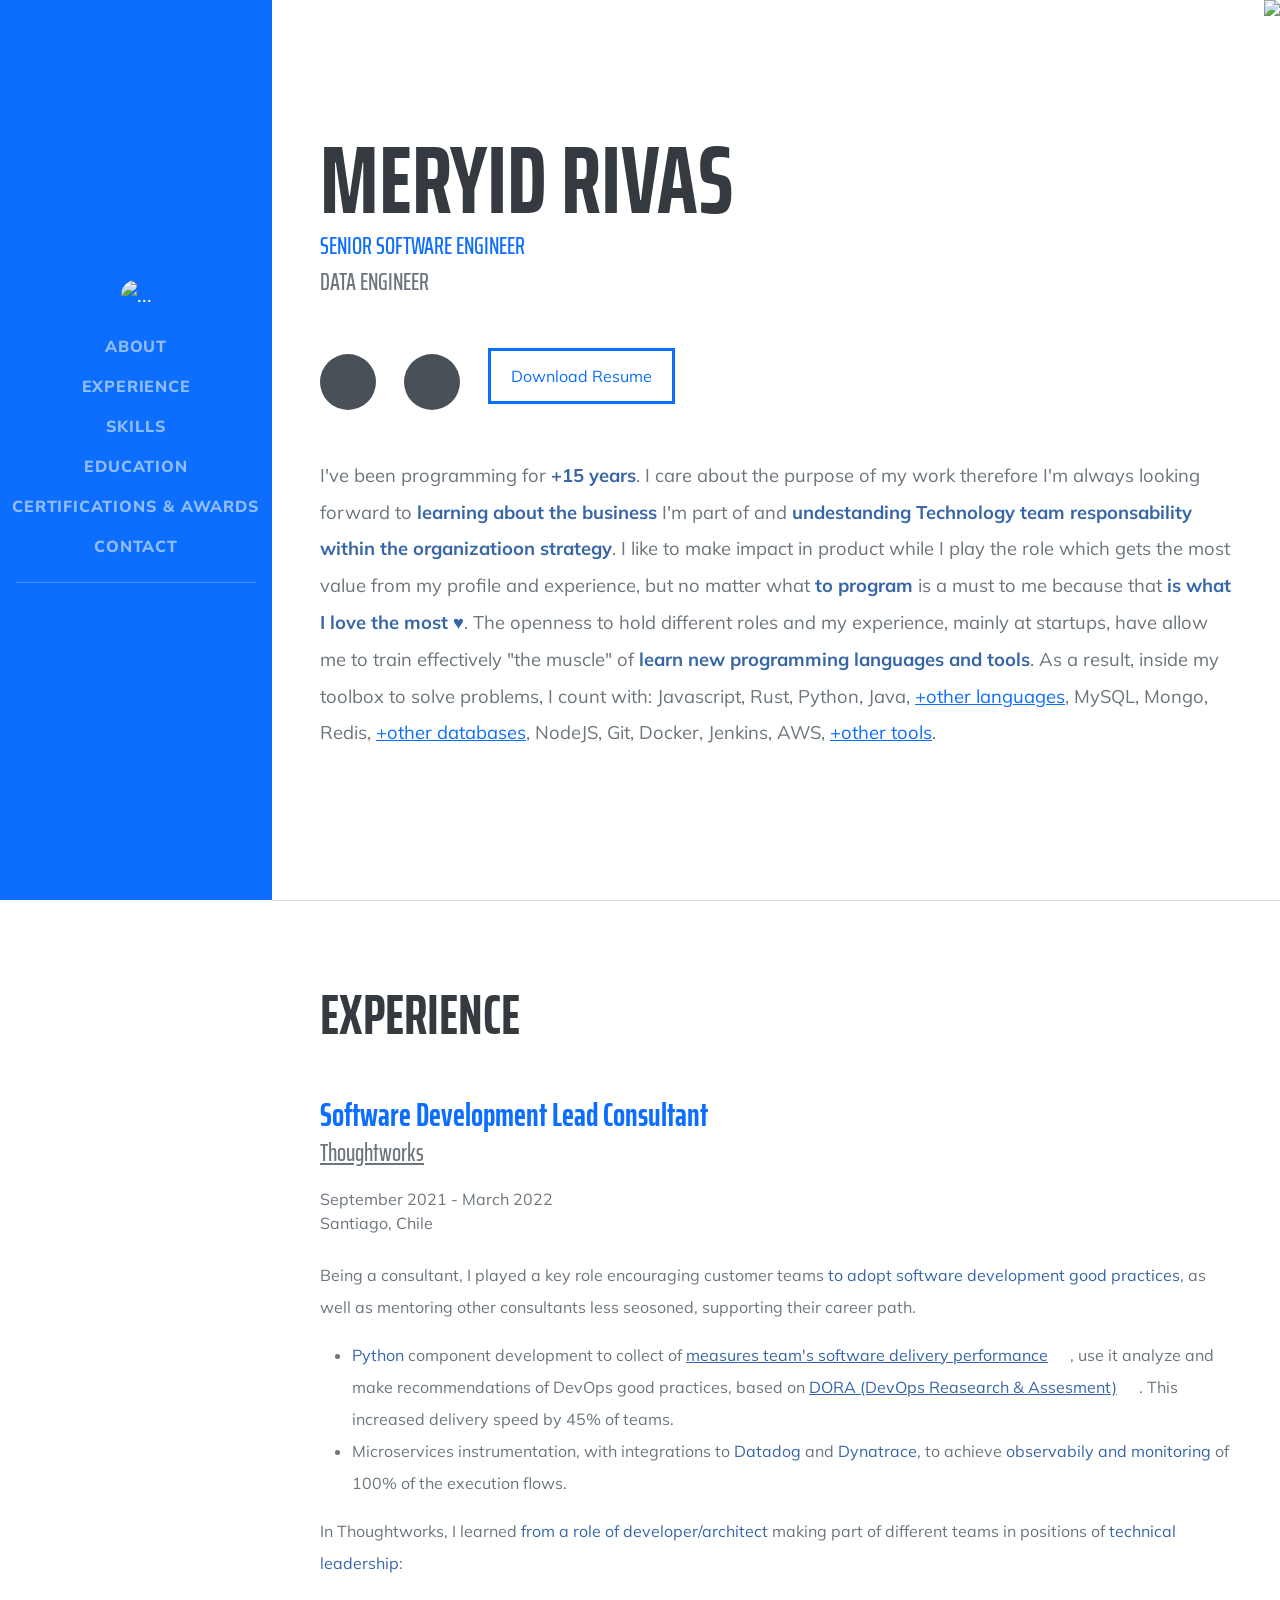
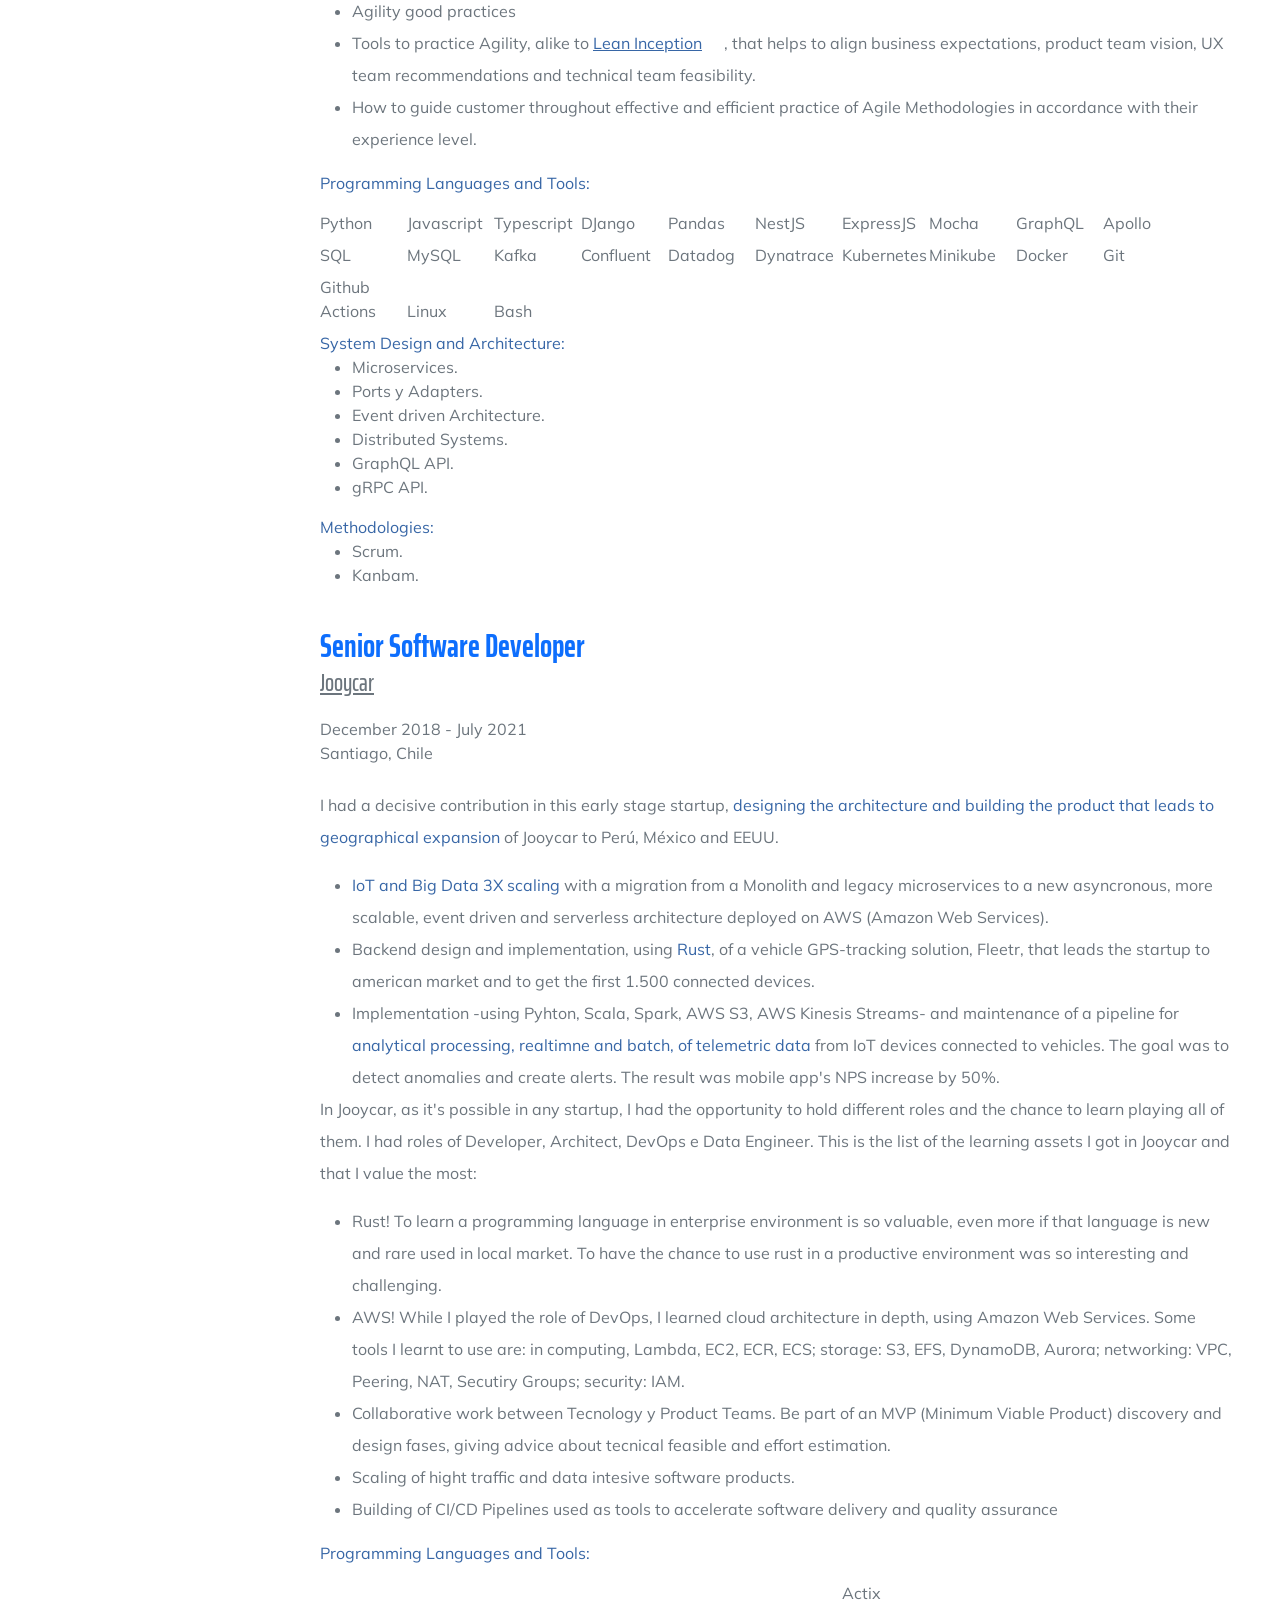
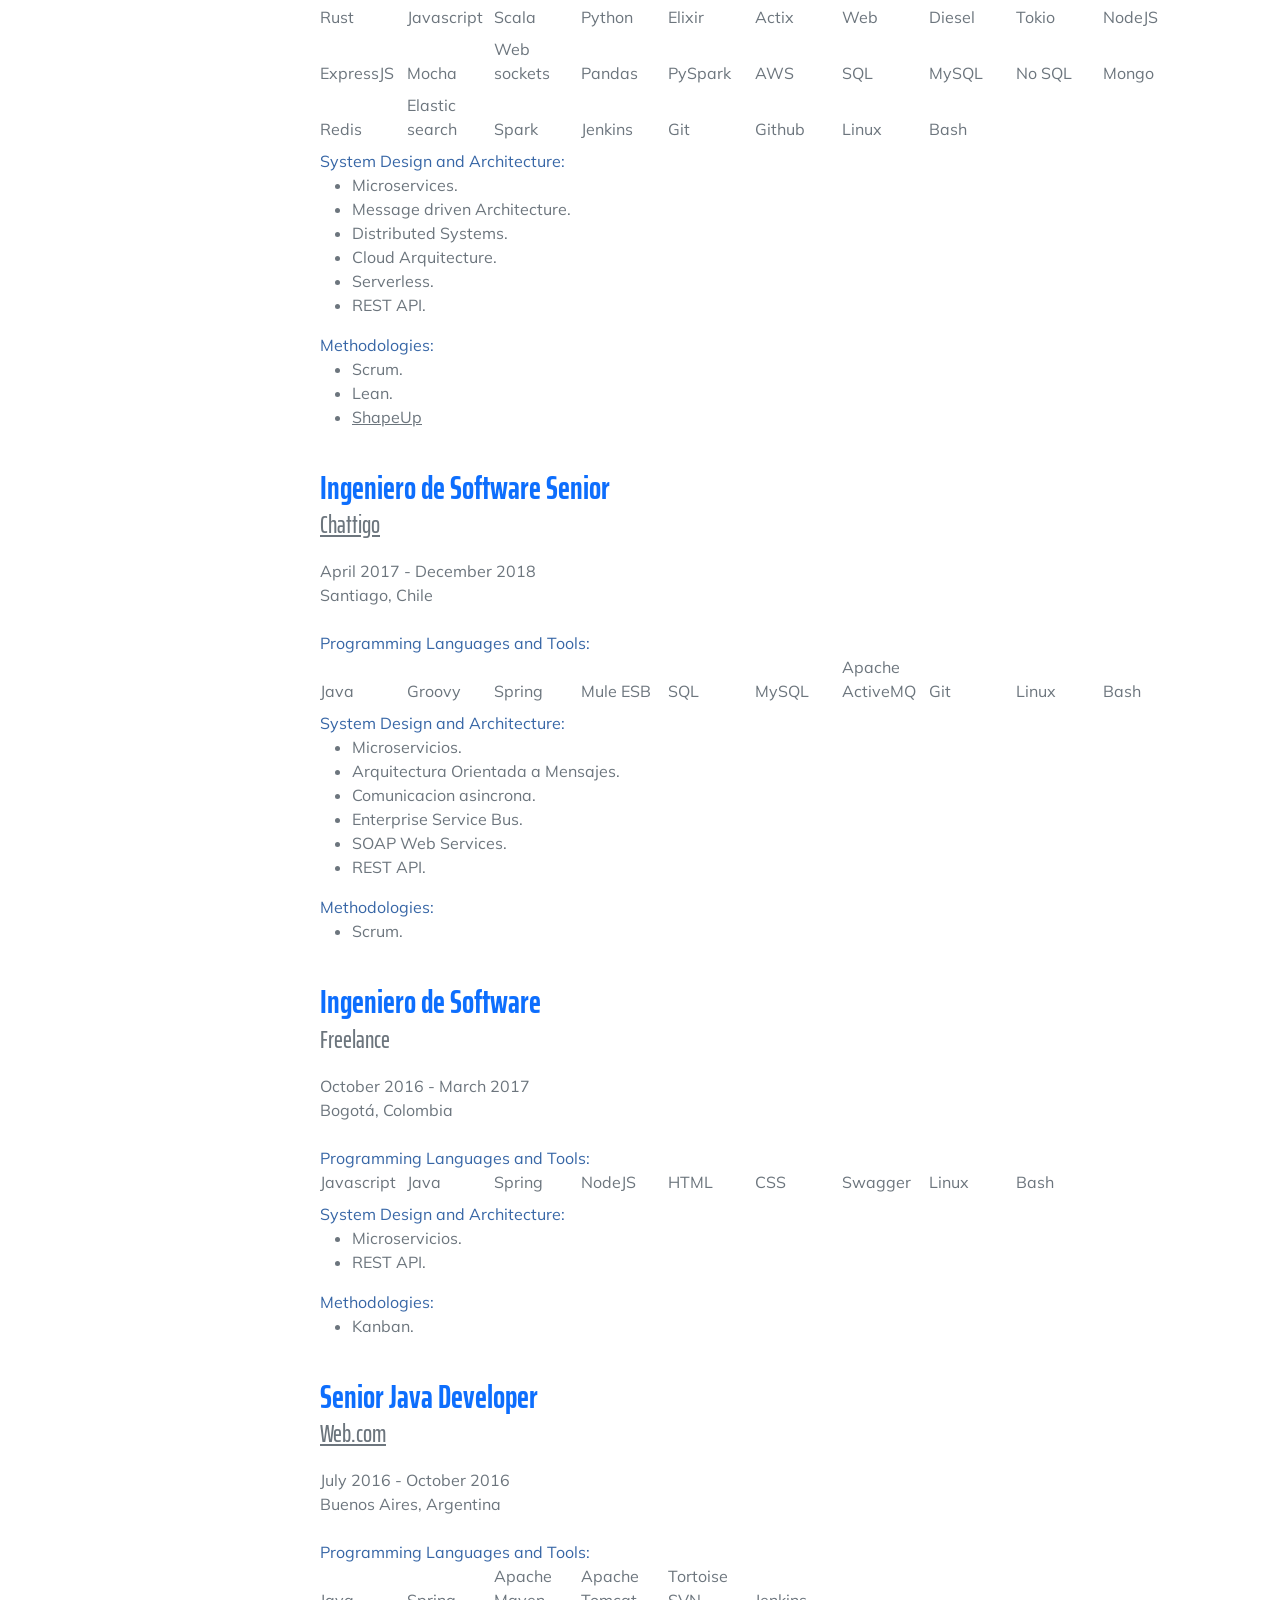
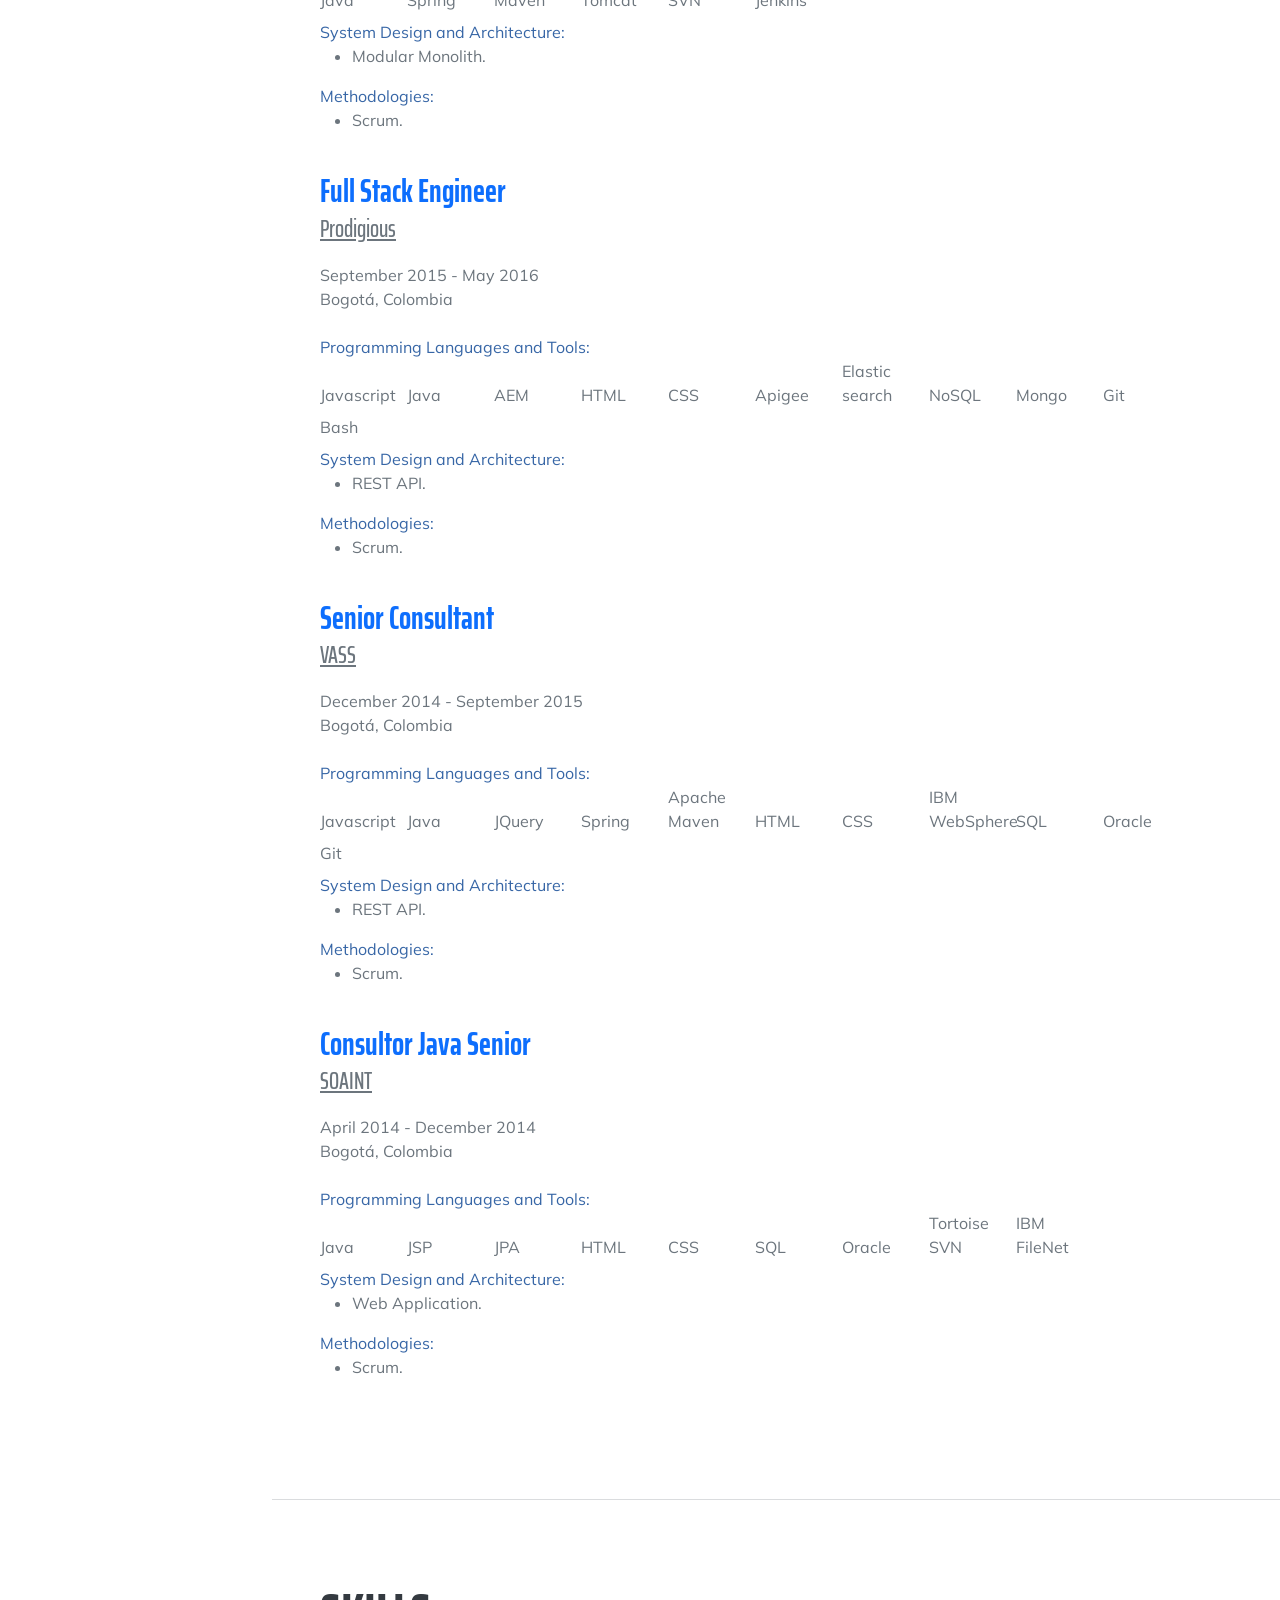
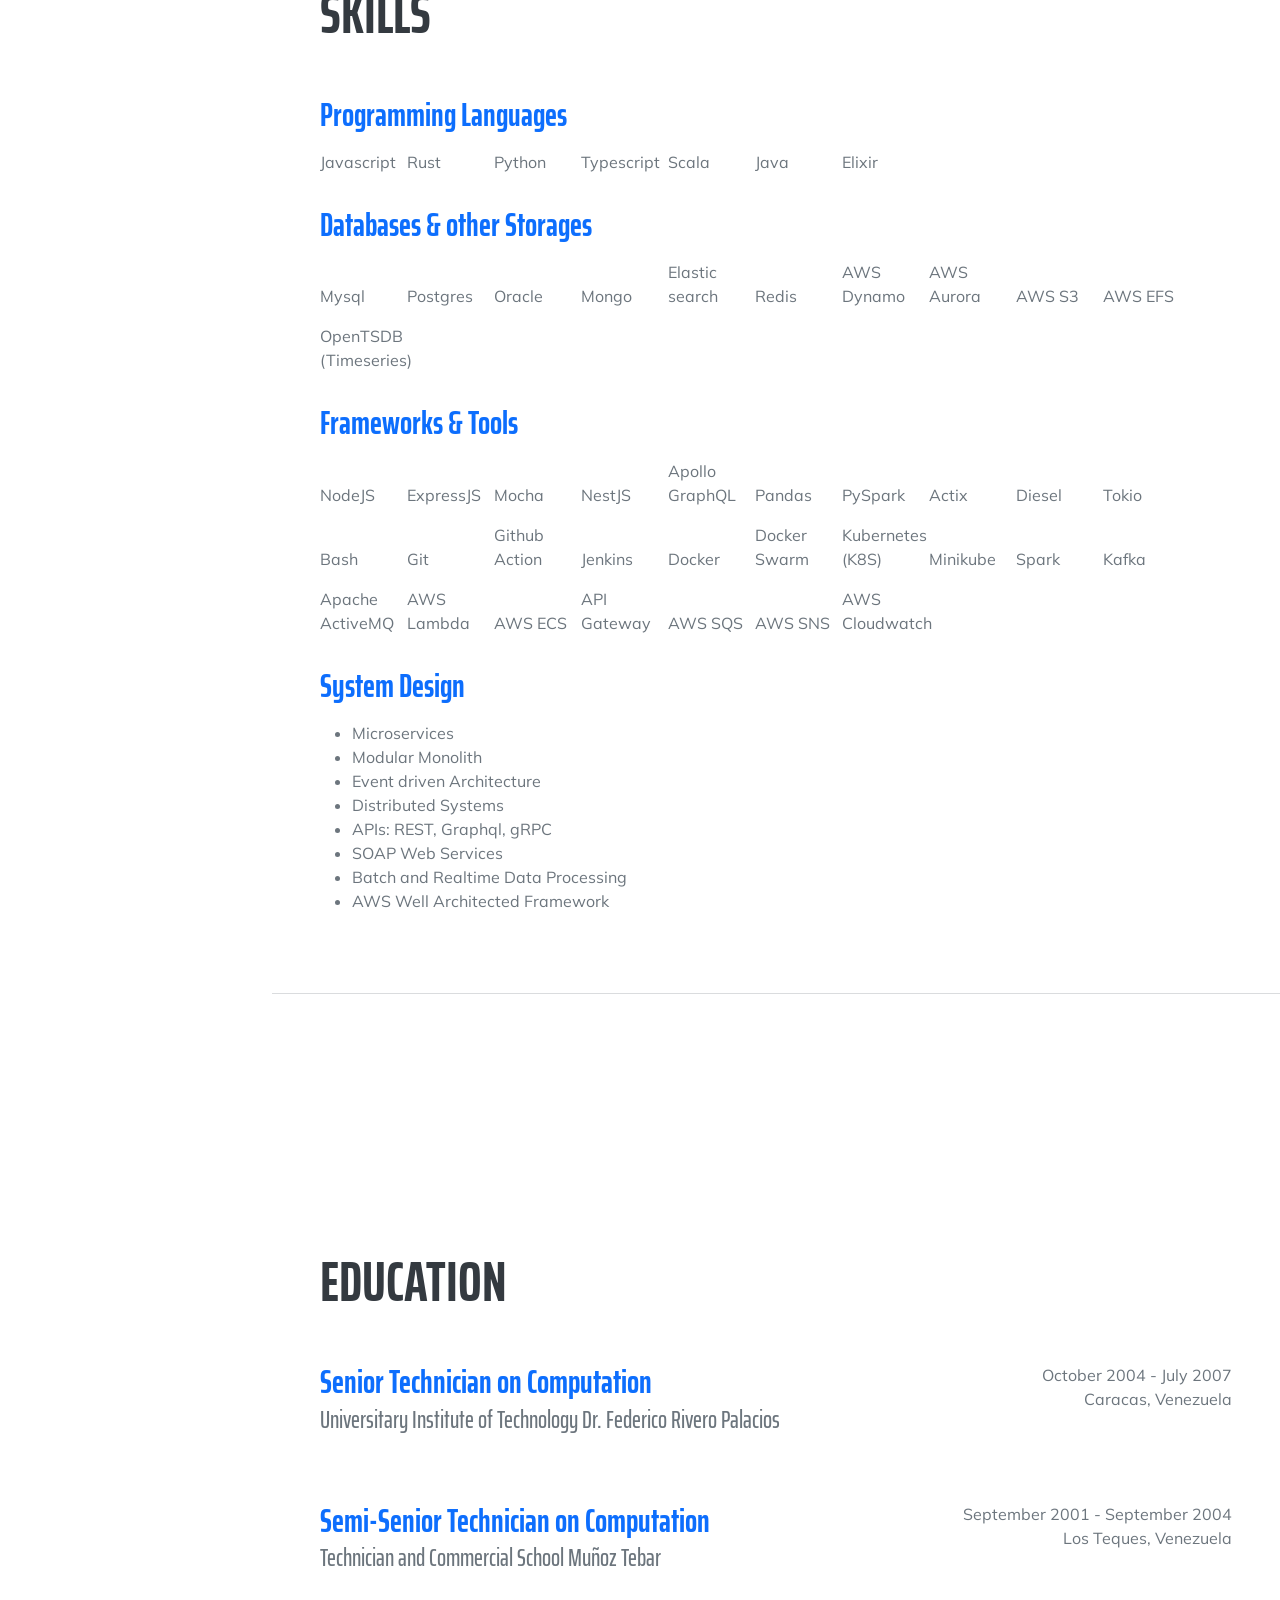
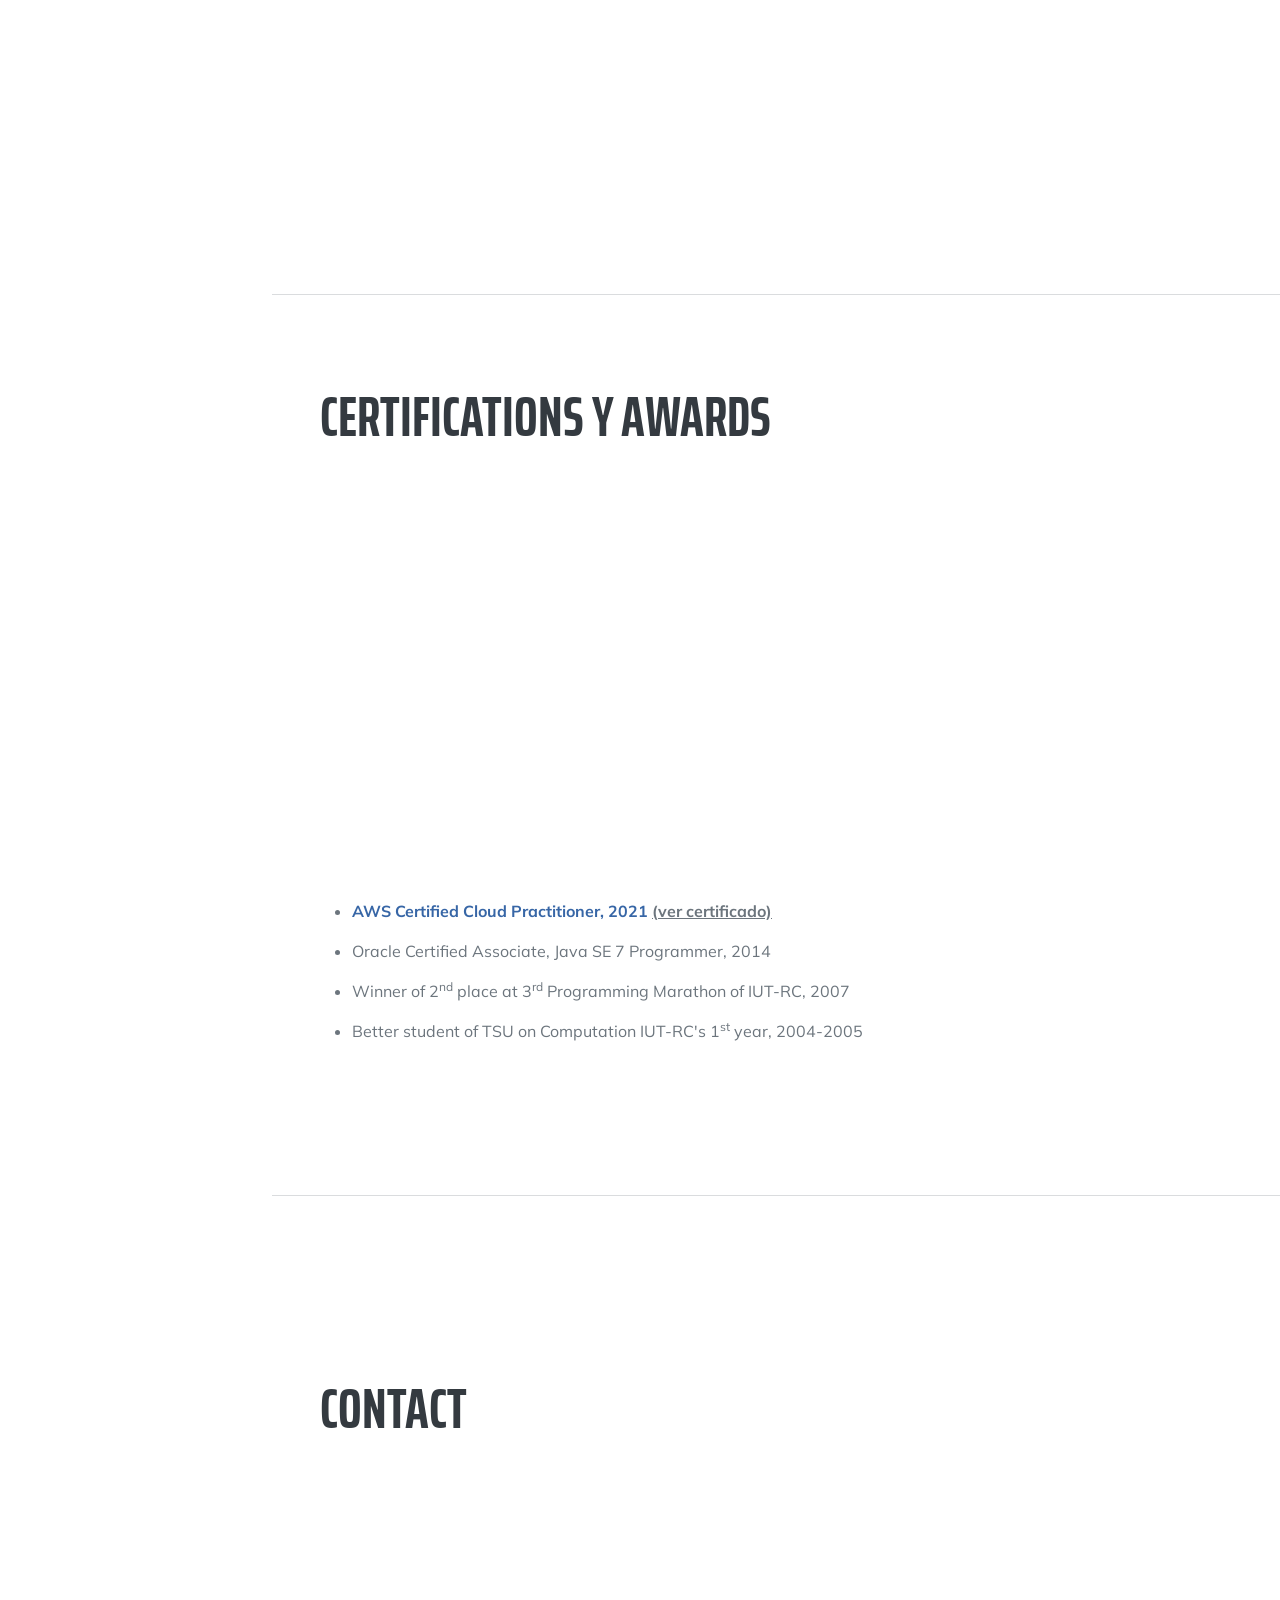
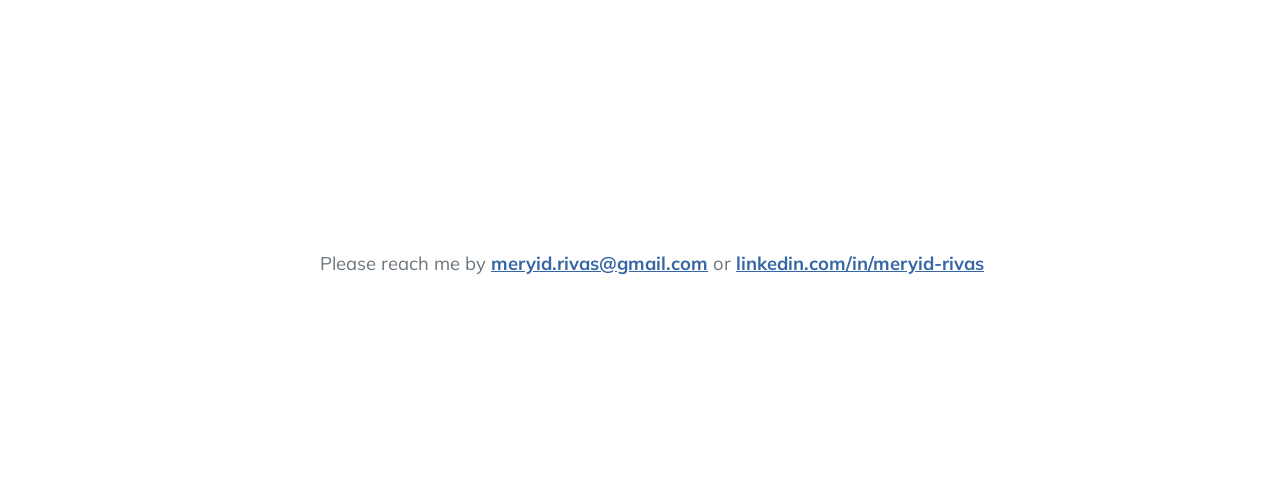
==== commit 3c89c776: "Give to sections a different order" ====
--- a/index-en.html
+++ b/index-en.html
@@ -38,8 +38,8 @@
                 <ul class="navbar-nav">
                     <li class="nav-item"><a class="nav-link js-scroll-trigger" href="#about">About</a></li>
                     <li class="nav-item"><a class="nav-link js-scroll-trigger" href="#experience">Experience</a></li>
+                    <li class="nav-item"><a class="nav-link js-scroll-trigger" href="#skills">Skills</a></li>
                     <li class="nav-item"><a class="nav-link js-scroll-trigger" href="#education">Education</a></li>
-                    <li class="nav-item"><a class="nav-link js-scroll-trigger" href="#skills">Skills</a></li>
                     <li class="nav-item"><a class="nav-link js-scroll-trigger" href="#awards">Certifications & Awards</a></li>
                     <li class="nav-item"><a class="nav-link js-scroll-trigger" href="#contact">Contact</a></li>
                     <hr class="m-3 text-white" />
@@ -974,35 +974,6 @@
                 </div>
             </section>
             <hr class="m-0" />
-            <!-- Education-->
-            <section class="resume-section" id="education">
-                <div class="resume-section-content">
-                    <h2 class="mb-5">Education</h2>
-                    <div class="d-flex flex-column flex-md-row justify-content-between mb-5">
-                        <div class="flex-grow-1">
-                            <h3 class="text-primary mb-0">Senior Technician on Computation</h3>
-                            <div class="subheading mb-3">Universitary Institute of Technology Dr. Federico Rivero Palacios</div>
-                        </div>
-                        <div class="flex-shrink-0">
-                            October 2004 - July 2007
-                            <br>
-                            <span class="float-start float-lg-end">Caracas, Venezuela</span>
-                    </div>
-                    </div>
-                    <div class="d-flex flex-column flex-md-row justify-content-between mb-5">
-                        <div class="flex-grow-1">
-                            <h3 class="text-primary mb-0">Semi-Senior Technician on Computation</h3>
-                            <div class="subheading mb-3">Technician and Commercial School Muñoz Tebar</div>
-                        </div>
-                        <div class="flex-shrink-0">
-                            September 2001 - September 2004
-                            <br>
-                            <span class="float-start float-lg-end">Los Teques, Venezuela</span>
-                        </div>
-                    </div>
-                </div>
-            </section>
-            <hr class="m-0" />
             <!-- Skills-->
             <section class="resume-section" id="skills">
                 <div class="resume-section-content">
@@ -1300,6 +1271,35 @@
                 </div>
             </section>
             <hr class="m-0" />
+            <!-- Education-->
+            <section class="resume-section" id="education">
+                <div class="resume-section-content">
+                    <h2 class="mb-5">Education</h2>
+                    <div class="d-flex flex-column flex-md-row justify-content-between mb-5">
+                        <div class="flex-grow-1">
+                            <h3 class="text-primary mb-0">Senior Technician on Computation</h3>
+                            <div class="subheading mb-3">Universitary Institute of Technology Dr. Federico Rivero Palacios</div>
+                        </div>
+                        <div class="flex-shrink-0">
+                            October 2004 - July 2007
+                            <br>
+                            <span class="float-start float-lg-end">Caracas, Venezuela</span>
+                    </div>
+                    </div>
+                    <div class="d-flex flex-column flex-md-row justify-content-between mb-5">
+                        <div class="flex-grow-1">
+                            <h3 class="text-primary mb-0">Semi-Senior Technician on Computation</h3>
+                            <div class="subheading mb-3">Technician and Commercial School Muñoz Tebar</div>
+                        </div>
+                        <div class="flex-shrink-0">
+                            September 2001 - September 2004
+                            <br>
+                            <span class="float-start float-lg-end">Los Teques, Venezuela</span>
+                        </div>
+                    </div>
+                </div>
+            </section>
+            <hr class="m-0" />
             <!-- Awards-->
             <section class="resume-section" id="awards">
                 <div class="resume-section-content">
